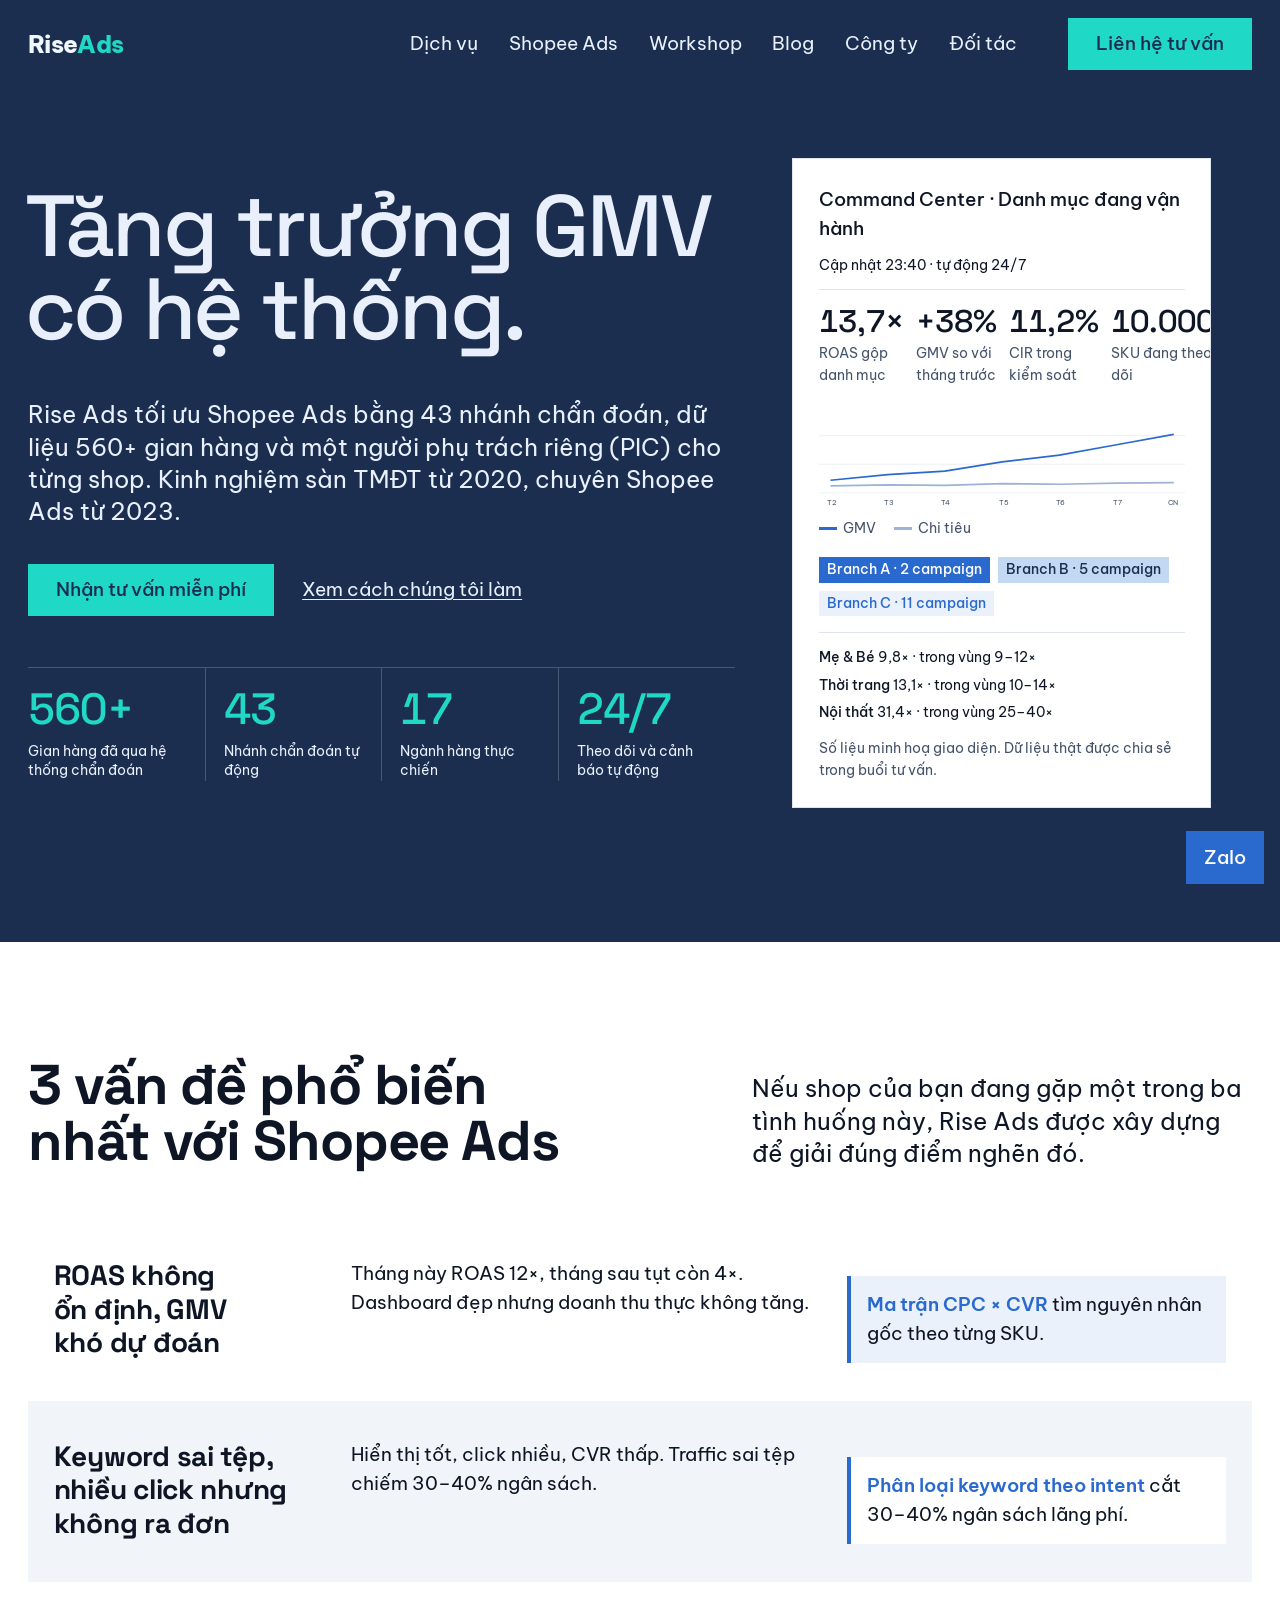
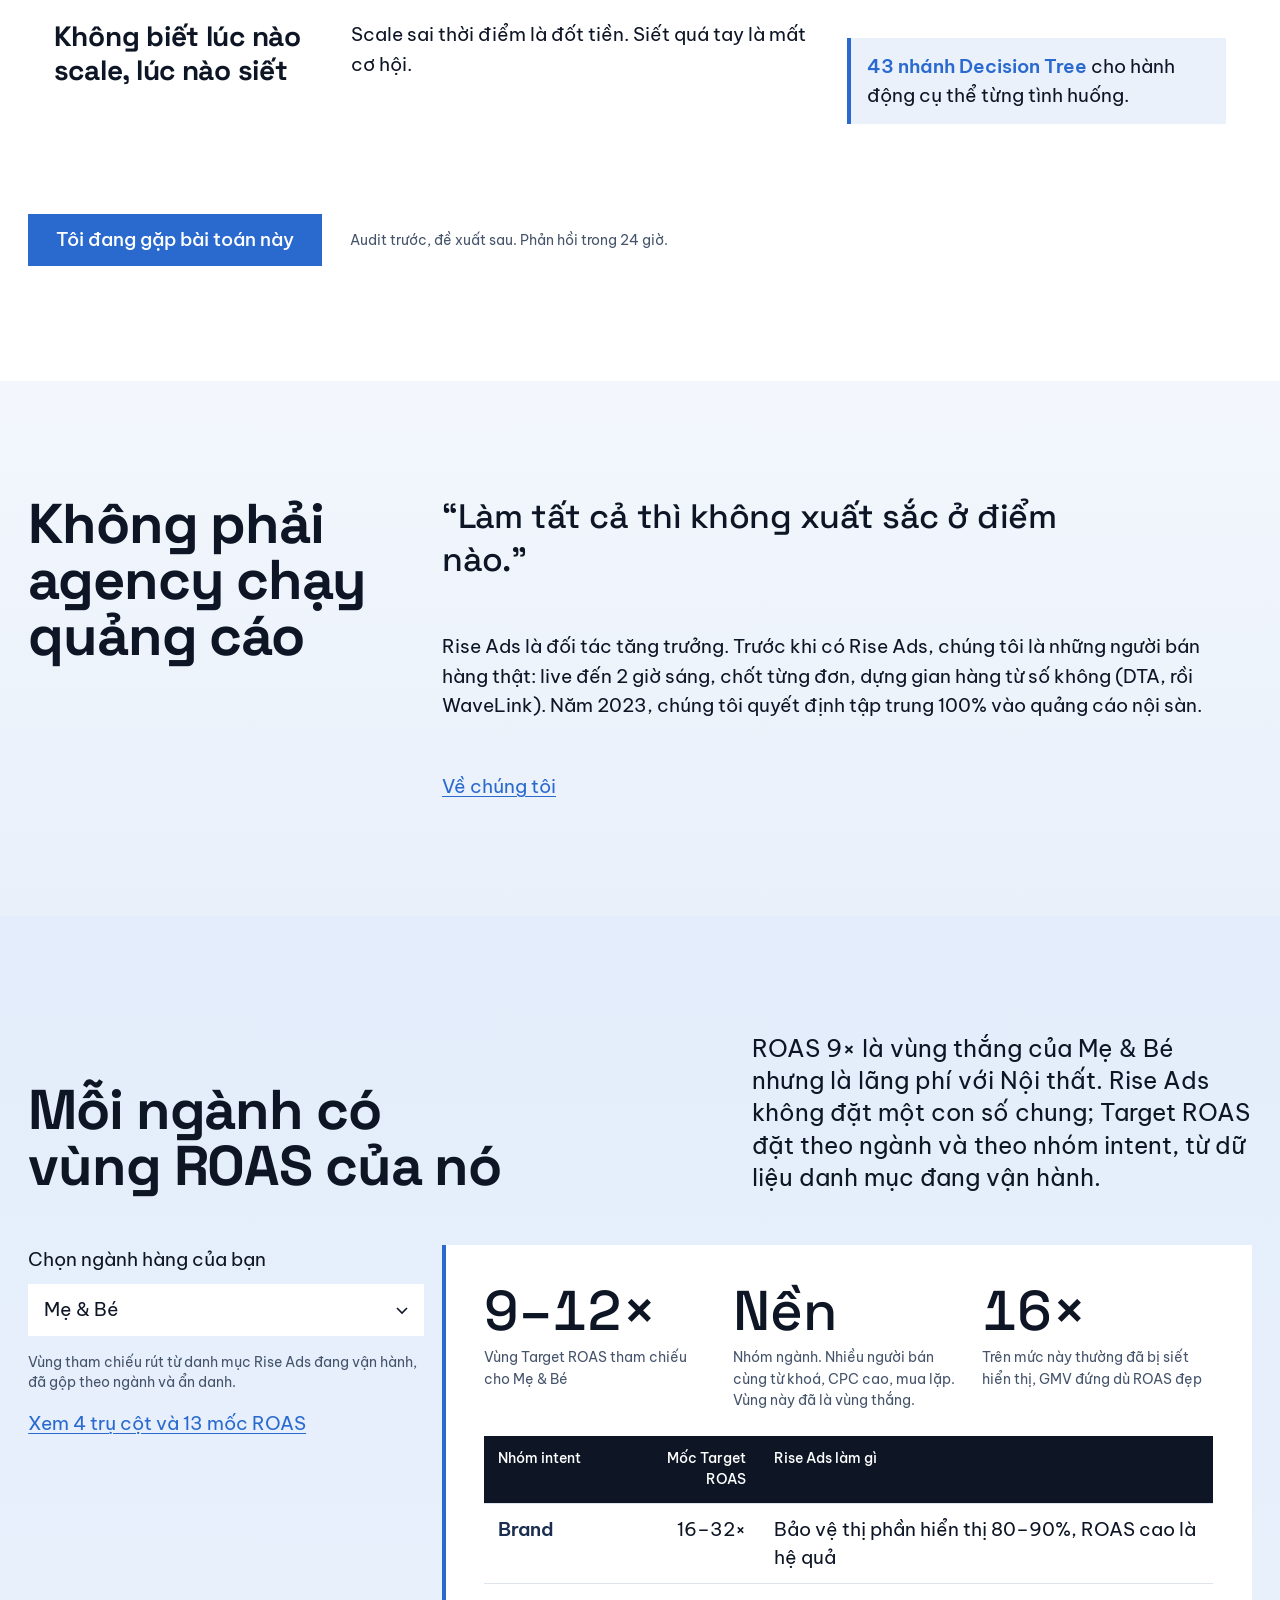
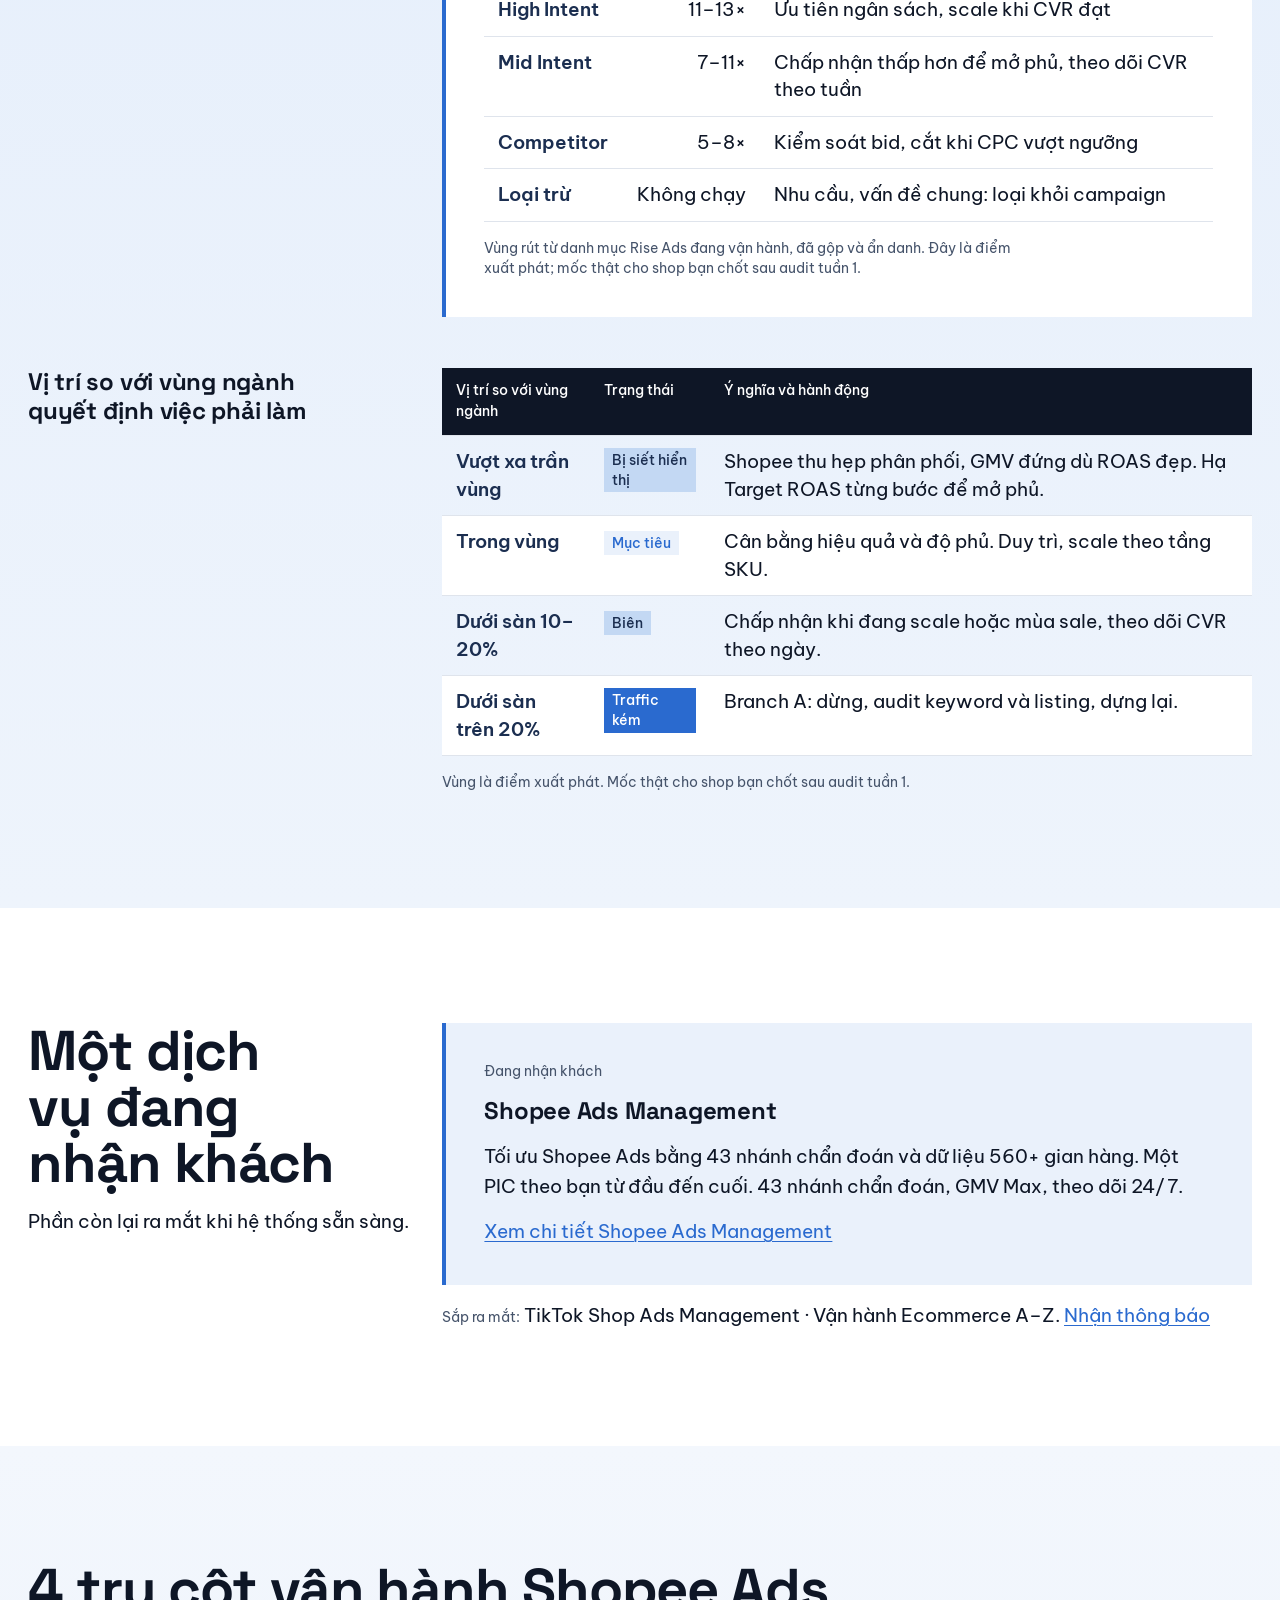
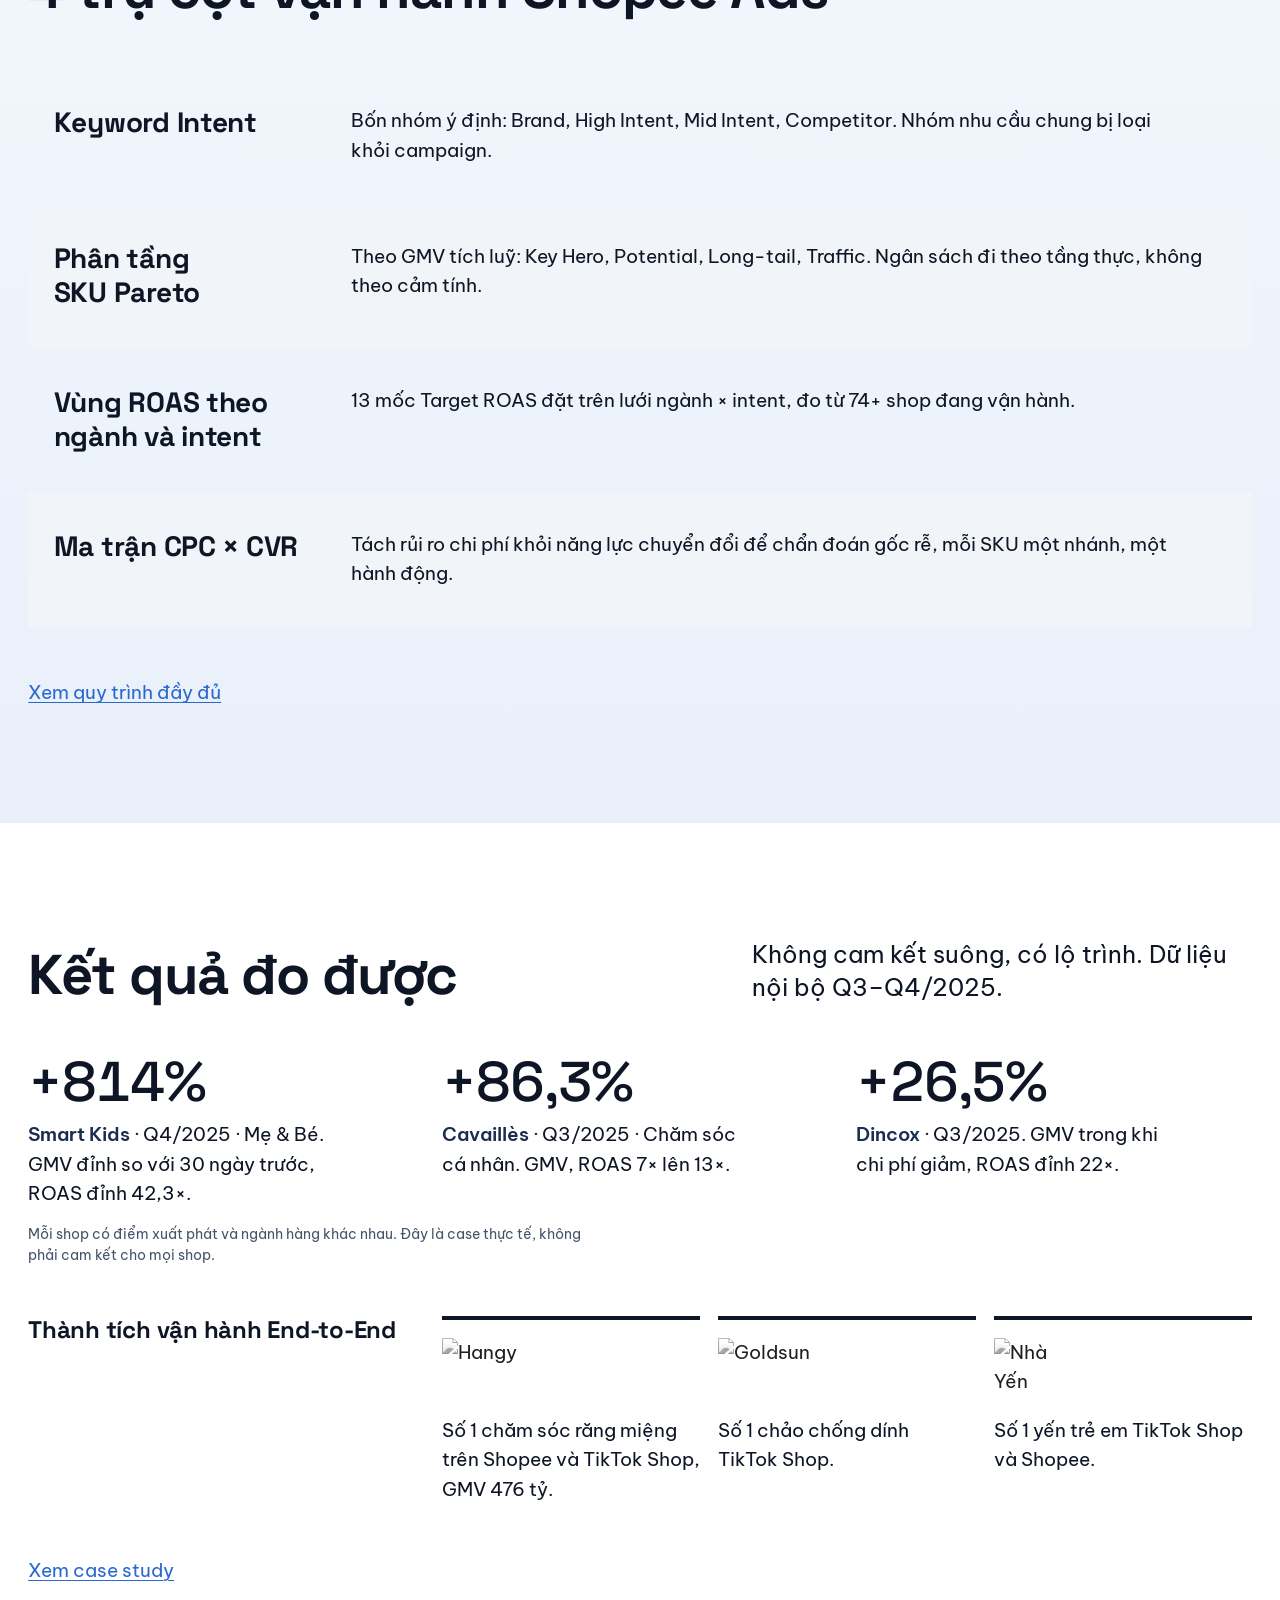
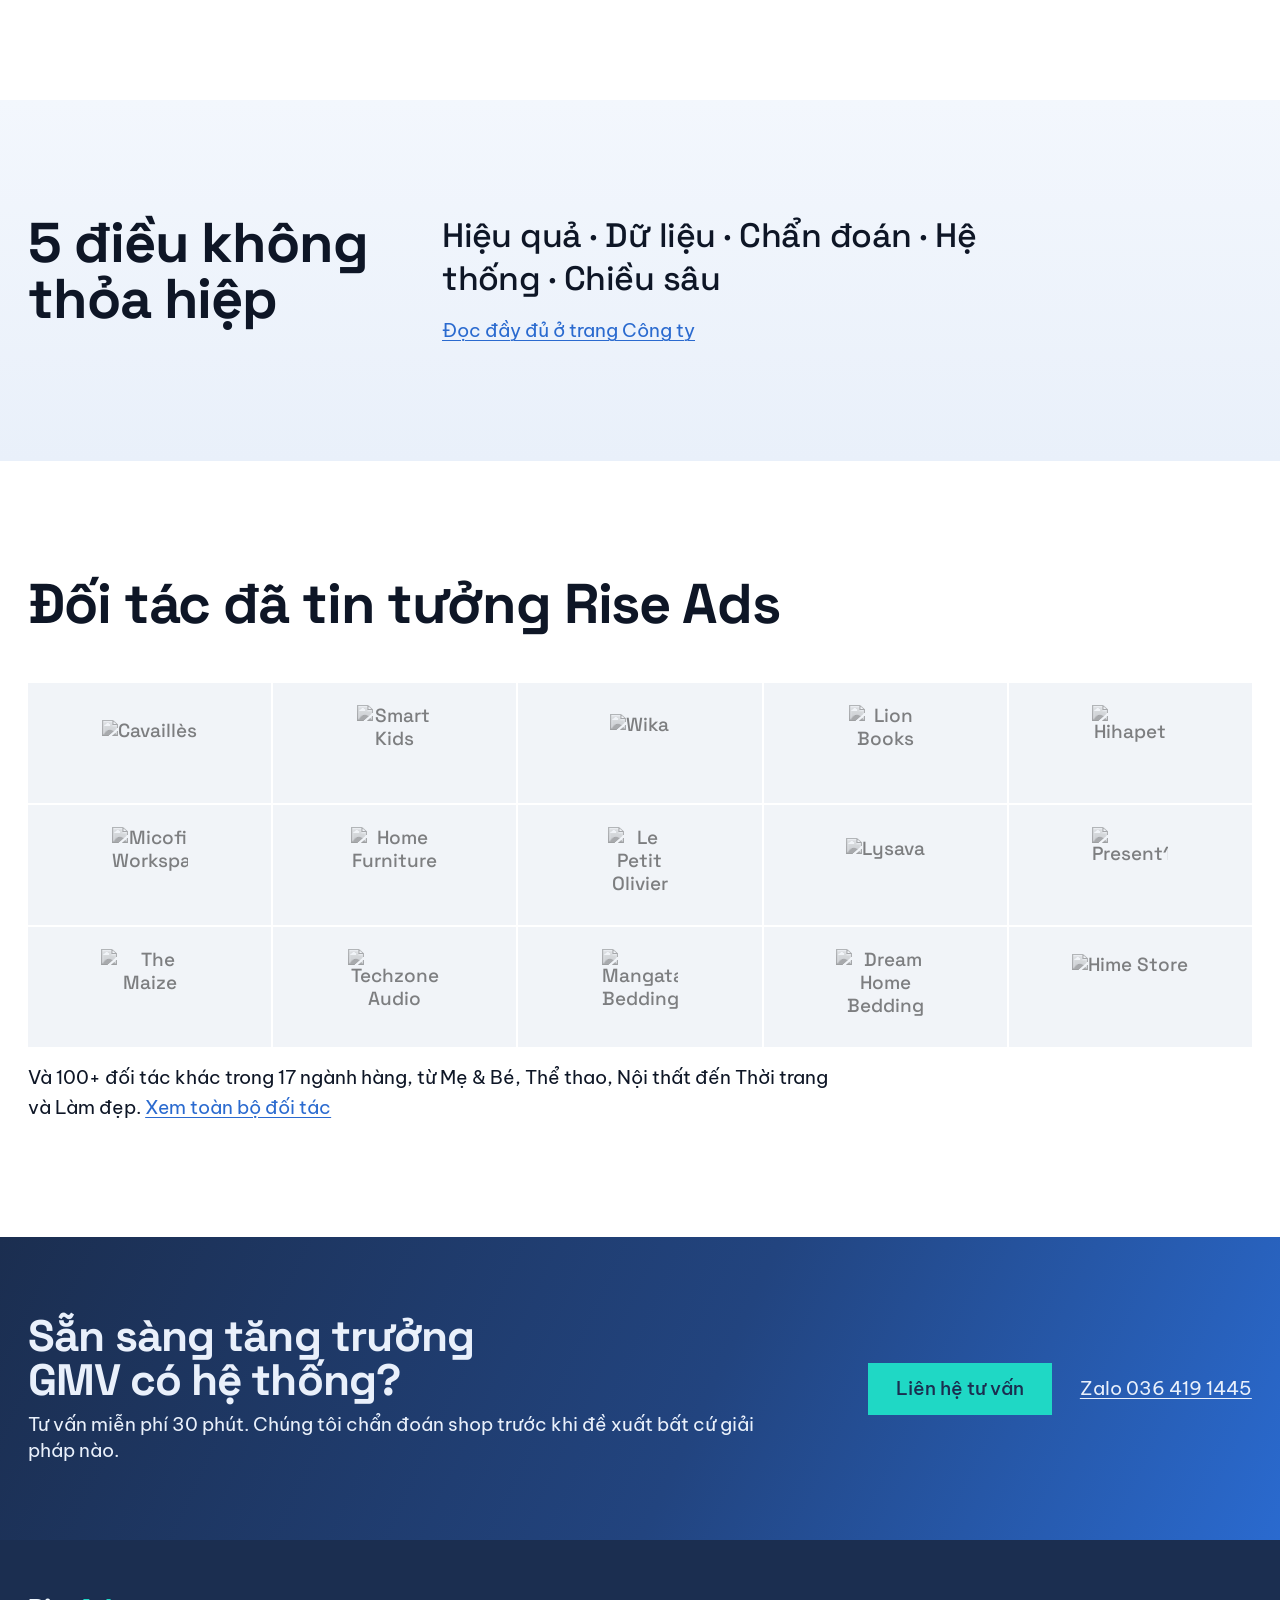
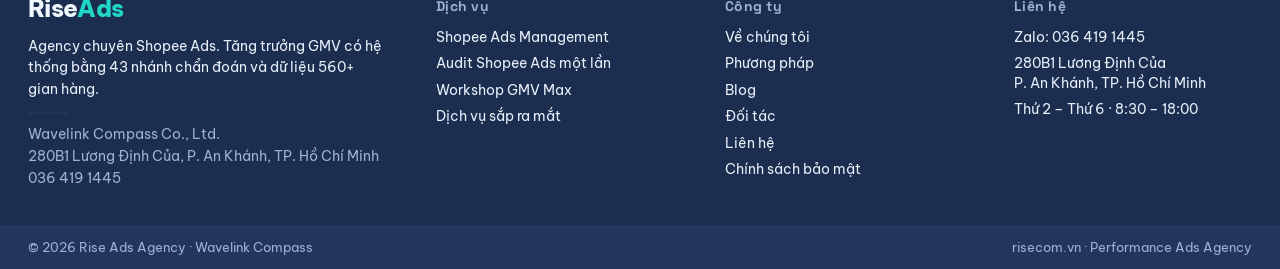
==== index.html @ 8260a638 "Add files via upload" ====
<!doctype html><html><head><meta charset=utf8><meta name=viewport content="width=device-width,initial-scale=1"><style>:root{color-scheme:light}body{margin:0;padding:0;font:14px -apple-system,BlinkMacSystemFont,sans-serif;background:#fff;color:#000}img{max-width:100%}[hidden]:not([hidden=until-found i]){display:none!important}</style></head><body>
<!doctype html>
<!-- TỰ SINH từ src/index.html bằng tools/build_site.py. Đừng sửa file này: sửa chữ cố định trong src/, sửa thông tin chung ở risecom.vn/admin (Thông tin website). -->
<html lang="vi">
<head>
<meta charset="utf-8">
<meta name="viewport" content="width=device-width, initial-scale=1">
<title>Rise Ads Agency – Dịch vụ Shopee Ads tăng trưởng GMV có hệ thống</title>
<meta name="description" content="Agency chuyên Shopee Ads. 43 nhánh chẩn đoán, dữ liệu 560+ gian hàng, người phụ trách riêng từng shop. Tư vấn miễn phí 30 phút.">
<meta name="theme-color" content="#1b2e50">
<meta property="og:title" content="Rise Ads Agency – Dịch vụ Shopee Ads tăng trưởng GMV có hệ thống">
<meta property="og:description" content="43 nhánh chẩn đoán, dữ liệu 560+ gian hàng, vùng ROAS theo ngành hàng và intent. Tư vấn miễn phí 30 phút.">
<meta property="og:image" content="og/home.png">
<link rel="icon" href="favicon.svg" type="image/svg+xml">
<link rel="preconnect" href="https://fonts.googleapis.com">
<link rel="preconnect" href="https://fonts.gstatic.com" crossorigin>
<link href="https://fonts.googleapis.com/css2?family=Be+Vietnam+Pro:wght@400;500;600;800&family=Space+Grotesk:wght@500;700&display=swap" rel="stylesheet">
<link rel="stylesheet" href="styles.css?v=20261104j">
</head>
<body>

<div class="topbar field-navy">
  <header class="nav wrap">
    <a class="mark" href="index.html" aria-label="RiseAds, trang chủ">Rise<b>Ads</b></a>
    <nav class="nav-links" aria-label="Chính">
      <a href="services.html">Dịch vụ</a>
      <a href="shopee-ads.html">Shopee Ads</a>
      <a href="workshop.html">Workshop</a>
      <a href="blog.html">Blog</a>
      <a href="company.html">Công ty</a>
      <a href="clients.html">Đối tác</a>
    </nav>
    <div class="nav-act">
      <button class="btn" type="button" data-modal="tu-van">Liên hệ tư vấn</button>
      <button class="menu-btn" type="button" aria-expanded="false" aria-controls="sheet">Menu</button>
    </div>
  </header>
</div>
<div class="field-navy">

  <section class="hero" aria-labelledby="h1">
    <div class="wrap grid">
      <div class="hero-text">
        <h1 id="h1">Tăng trưởng GMV<br>có hệ thống.</h1>
        <p class="lead">Rise Ads tối ưu Shopee Ads bằng 43 nhánh chẩn đoán, dữ liệu 560+ gian hàng và một người phụ trách riêng (PIC) cho từng shop. Kinh nghiệm sàn TMĐT từ 2020, chuyên Shopee Ads từ 2023.</p>
        <div class="actions">
          <button class="btn" type="button" data-modal="tu-van">Nhận tư vấn miễn phí</button>
          <a class="link" href="shopee-ads.html">Xem cách chúng tôi làm</a>
        </div>
        <ul class="hero-stats" aria-label="Những con số chính">
          <li><b>560+</b><span>Gian hàng đã qua hệ thống chẩn đoán</span></li>
          <li><b>43</b><span>Nhánh chẩn đoán tự động</span></li>
          <li><b>17</b><span>Ngành hàng thực chiến</span></li>
          <li><b>24/7</b><span>Theo dõi và cảnh báo tự động</span></li>
        </ul>
      </div>
      <figure class="hero-media drift">
        <!-- Thay khối data-ui này bằng ảnh chụp Command Center thật (ẩn danh) khi Tuấn duyệt, xem 02 › I5 -->
        <div data-ui aria-label="Command Center của Rise Ads, số liệu minh hoạ">
          <div class="ui-head"><b>Command Center · Danh mục đang vận hành</b><span>Cập nhật 23:40 · tự động 24/7</span></div>
          <div class="ui-kpis">
            <div><b>13,7×</b><span>ROAS gộp danh mục</span></div>
            <div><b>+38%</b><span>GMV so với tháng trước</span></div>
            <div><b>11,2%</b><span>CIR trong kiểm soát</span></div>
            <div><b>10.000</b><span>SKU đang theo dõi</span></div>
          </div>
          <div class="ui-chart">
            <svg viewBox="0 0 640 180" role="img" aria-label="Xu hướng 7 ngày: GMV tăng dần, chi tiêu giữ phẳng">
              <g stroke="#dfe4ec" stroke-width="1"><line x1="0" y1="150" x2="640" y2="150"/><line x1="0" y1="100" x2="640" y2="100"/><line x1="0" y1="50" x2="640" y2="50"/></g>
              <polyline fill="none" stroke="#2a6acf" stroke-width="3" points="20,128 120,118 220,112 320,96 420,84 520,66 620,48"/>
              <polyline fill="none" stroke="#9db2d6" stroke-width="3" points="20,138 120,136 220,137 320,134 420,135 520,133 620,132"/>
              <g fill="#46546b" font-size="12" font-family="Be Vietnam Pro, Arial"><text x="14" y="172">T2</text><text x="114" y="172">T3</text><text x="214" y="172">T4</text><text x="314" y="172">T5</text><text x="414" y="172">T6</text><text x="514" y="172">T7</text><text x="610" y="172">CN</text></g>
            </svg>
            <div class="ui-legend"><span><i style="background:#2a6acf"></i>GMV</span><span><i style="background:#9db2d6"></i>Chi tiêu</span></div>
          </div>
          <div class="ui-branches"><span class="tag-risk">Branch A · 2 campaign</span><span class="tag-warn">Branch B · 5 campaign</span><span class="tag-ok">Branch C · 11 campaign</span></div>
          <div class="ui-row"><span><b>Mẹ &amp; Bé</b> 9,8× · trong vùng 9–12×</span><span><b>Thời trang</b> 13,1× · trong vùng 10–14×</span><span><b>Nội thất</b> 31,4× · trong vùng 25–40×</span></div>
          <p class="ui-foot">Số liệu minh hoạ giao diện. Dữ liệu thật được chia sẻ trong buổi tư vấn.</p>
        </div>
      </figure>
    </div>
  </section>
</div>

<!-- Ba bài toán -->
<section aria-labelledby="h-bt">
  <div class="wrap">
    <div class="sec-head reveal">
      <h2 id="h-bt">3 vấn đề phổ biến nhất với Shopee Ads</h2>
      <p class="lead">Nếu shop của bạn đang gặp một trong ba tình huống này, Rise Ads được xây dựng để giải đúng điểm nghẽn đó.</p>
    </div>
    <ol class="rows">
      <li class="reveal">
        <h3>ROAS không ổn định, GMV khó dự đoán</h3>
        <p class="r-body">Tháng này ROAS 12×, tháng sau tụt còn 4×. Dashboard đẹp nhưng doanh thu thực không tăng.</p>
        <p class="r-side"><b>Ma trận CPC × CVR</b> tìm nguyên nhân gốc theo từng SKU.</p>
      </li>
      <li class="reveal">
        <h3>Keyword sai tệp, nhiều click nhưng không ra đơn</h3>
        <p class="r-body">Hiển thị tốt, click nhiều, CVR thấp. Traffic sai tệp chiếm 30–40% ngân sách.</p>
        <p class="r-side"><b>Phân loại keyword theo intent</b> cắt 30–40% ngân sách lãng phí.</p>
      </li>
      <li class="reveal">
        <h3>Không biết lúc nào scale, lúc nào siết</h3>
        <p class="r-body">Scale sai thời điểm là đốt tiền. Siết quá tay là mất cơ hội.</p>
        <p class="r-side"><b>43 nhánh Decision Tree</b> cho hành động cụ thể từng tình huống.</p>
      </li>
    </ol>
    <div class="actions mt reveal">
      <button class="btn" type="button" data-modal="tu-van">Tôi đang gặp bài toán này</button>
      <span class="small">Audit trước, đề xuất sau. Phản hồi trong 24 giờ.</span>
    </div>
  </div>
</section>

<!-- Về Rise Ads -->
<section class="surface" aria-labelledby="h-ve">
  <div class="wrap grid">
    <div class="c-lead reveal">
      <h2 id="h-ve">Không phải agency chạy quảng cáo</h2>
    </div>
    <div class="c-body stack reveal">
      <blockquote class="statement">“Làm tất cả thì không xuất sắc ở điểm nào.”</blockquote>
      <p>Rise Ads là đối tác tăng trưởng. Trước khi có Rise Ads, chúng tôi là những người bán hàng thật: live đến 2 giờ sáng, chốt từng đơn, dựng gian hàng từ số không (DTA, rồi WaveLink). Năm 2023, chúng tôi quyết định tập trung 100% vào quảng cáo nội sàn.</p>
      <p><a href="company.html">Về chúng tôi</a></p>
    </div>
  </div>
</section>

<!-- Vùng ROAS theo ngành · live thing -->
<section class="field-sky" aria-labelledby="h-roas">
  <div class="wrap">
    <div class="sec-head reveal">
      <h2 id="h-roas">Mỗi ngành có vùng ROAS của nó</h2>
      <p class="lead">ROAS 9× là vùng thắng của Mẹ &amp; Bé nhưng là lãng phí với Nội thất. Rise Ads không đặt một con số chung; Target ROAS đặt theo ngành và theo nhóm intent, từ dữ liệu danh mục đang vận hành.</p>
    </div>
    <div class="picker reveal" data-picker>
      <div class="p-ctl">
        <label for="pick-industry">Chọn ngành hàng của bạn</label>
        <select id="pick-industry" name="industry">
          <option value="me-be">Mẹ &amp; Bé</option>
          <option value="thoi-trang">Thời trang</option>
          <option value="noi-that">Nội thất / Bàn ghế</option>
        </select>
        <p class="small mt-s">Vùng tham chiếu rút từ danh mục Rise Ads đang vận hành, đã gộp theo ngành và ẩn danh.</p>
        <p class="mt-s"><a href="shopee-ads.html#tru-cot">Xem 4 trụ cột và 13 mốc ROAS</a></p>
      </div>
      <div class="p-out panel"></div>
      <div class="p-static c-full">
        <table class="tbl tbl-stack">
          <thead><tr><th>Nhóm ngành</th><th>Ngành</th><th class="r">Vùng ROAS tham chiếu</th></tr></thead>
          <tbody>
            <tr><td class="k" data-l="Nhóm">Nền</td><td data-l="Ngành">Mẹ &amp; Bé · Thực phẩm &amp; Đồ uống</td><td class="r" data-l="Vùng">9–12×</td></tr>
            <tr><td class="k" data-l="Nhóm">Trung</td><td data-l="Ngành">Thể thao · Thời trang · Làm đẹp · Gia dụng · Điện tử · Sách · Vật tư điện lạnh · Học tập</td><td class="r" data-l="Vùng">10–15×</td></tr>
            <tr><td class="k" data-l="Nhóm">Cao</td><td data-l="Ngành">Nội thất · Thiết bị điện / Văn phòng · Giày dép · Chăn ga gối</td><td class="r" data-l="Vùng">17–40×</td></tr>
          </tbody>
        </table>
      </div>
    </div>
    <div class="grid mt">
      <div class="c-lead reveal"><h3>Vị trí so với vùng ngành quyết định việc phải làm</h3></div>
      <div class="c-body reveal">
        <table class="tbl tbl-stack">
          <thead><tr><th>Vị trí so với vùng ngành</th><th>Trạng thái</th><th>Ý nghĩa và hành động</th></tr></thead>
          <tbody>
            <tr><td class="k" data-l="Vị trí">Vượt xa trần vùng</td><td data-l="Trạng thái"><span class="tag-warn">Bị siết hiển thị</span></td><td data-l="Hành động">Shopee thu hẹp phân phối, GMV đứng dù ROAS đẹp. Hạ Target ROAS từng bước để mở phủ.</td></tr>
            <tr><td class="k" data-l="Vị trí">Trong vùng</td><td data-l="Trạng thái"><span class="tag-ok">Mục tiêu</span></td><td data-l="Hành động">Cân bằng hiệu quả và độ phủ. Duy trì, scale theo tầng SKU.</td></tr>
            <tr><td class="k" data-l="Vị trí">Dưới sàn 10–20%</td><td data-l="Trạng thái"><span class="tag-warn">Biên</span></td><td data-l="Hành động">Chấp nhận khi đang scale hoặc mùa sale, theo dõi CVR theo ngày.</td></tr>
            <tr><td class="k" data-l="Vị trí">Dưới sàn trên 20%</td><td data-l="Trạng thái"><span class="tag-risk">Traffic kém</span></td><td data-l="Hành động">Branch A: dừng, audit keyword và listing, dựng lại.</td></tr>
          </tbody>
        </table>
        <p class="note mt-s">Vùng là điểm xuất phát. Mốc thật cho shop bạn chốt sau audit tuần 1.</p>
      </div>
    </div>
  </div>
</section>

<!-- Dịch vụ -->
<section aria-labelledby="h-dv">
  <div class="wrap grid">
    <div class="c-lead reveal">
      <h2 id="h-dv">Một dịch vụ đang nhận khách</h2>
      <p class="mt-s">Phần còn lại ra mắt khi hệ thống sẵn sàng.</p>
    </div>
    <div class="c-body reveal">
      <div class="panel">
        <p class="small">Đang nhận khách</p>
        <h3 class="mt-s">Shopee Ads Management</h3>
        <p class="mt-s">Tối ưu Shopee Ads bằng 43 nhánh chẩn đoán và dữ liệu 560+ gian hàng. Một PIC theo bạn từ đầu đến cuối. 43 nhánh chẩn đoán, GMV Max, theo dõi 24/7.</p>
        <p class="mt-s"><a href="shopee-ads.html">Xem chi tiết Shopee Ads Management</a></p>
      </div>
      <p class="mt-s"><span class="small">Sắp ra mắt:</span> TikTok Shop Ads Management · Vận hành Ecommerce A–Z. <a href="services.html#sap-ra-mat">Nhận thông báo</a></p>
    </div>
  </div>
</section>

<!-- Phương pháp -->
<section class="surface" aria-labelledby="h-pp">
  <div class="wrap">
    <h2 id="h-pp" class="reveal">4 trụ cột vận hành Shopee Ads</h2>
    <ol class="rows">
      <li class="reveal"><h3>Keyword Intent</h3><p class="r-body--wide">Bốn nhóm ý định: Brand, High Intent, Mid Intent, Competitor. Nhóm nhu cầu chung bị loại khỏi campaign.</p></li>
      <li class="reveal"><h3>Phân tầng SKU Pareto</h3><p class="r-body--wide">Theo GMV tích luỹ: Key Hero, Potential, Long-tail, Traffic. Ngân sách đi theo tầng thực, không theo cảm tính.</p></li>
      <li class="reveal"><h3>Vùng ROAS theo ngành và intent</h3><p class="r-body--wide">13 mốc Target ROAS đặt trên lưới ngành × intent, đo từ 74+ shop đang vận hành.</p></li>
      <li class="reveal"><h3>Ma trận CPC × CVR</h3><p class="r-body--wide">Tách rủi ro chi phí khỏi năng lực chuyển đổi để chẩn đoán gốc rễ, mỗi SKU một nhánh, một hành động.</p></li>
    </ol>
    <p class="mt reveal"><a href="shopee-ads.html#quy-trinh">Xem quy trình đầy đủ</a></p>
  </div>
</section>

<!-- Kết quả -->
<section aria-labelledby="h-kq">
  <div class="wrap">
    <div class="sec-head reveal">
      <h2 id="h-kq">Kết quả đo được</h2>
      <p class="lead">Không cam kết suông, có lộ trình. Dữ liệu nội bộ Q3–Q4/2025.</p>
    </div>
    <div class="numbers reveal">
      <div><span class="num">+814%</span><p><b>Smart Kids</b> · Q4/2025 · Mẹ &amp; Bé. GMV đỉnh so với 30 ngày trước, ROAS đỉnh 42,3×.</p></div>
      <div><span class="num">+86,3%</span><p><b>Cavaillès</b> · Q3/2025 · Chăm sóc cá nhân. GMV, ROAS 7× lên 13×.</p></div>
      <div><span class="num">+26,5%</span><p><b>Dincox</b> · Q3/2025. GMV trong khi chi phí giảm, ROAS đỉnh 22×.</p></div>
    </div>
    <p class="note mt-s reveal">Mỗi shop có điểm xuất phát và ngành hàng khác nhau. Đây là case thực tế, không phải cam kết cho mọi shop.</p>
    <div class="grid mt">
      <div class="c-lead reveal"><h3>Thành tích vận hành End-to-End</h3></div>
      <div class="c-body reveal">
        <ul class="tl tl--3">
          <li><img class="ops-logo" src="assets/logos/ops/ops-hangy.png" alt="Hangy" width="307" height="97" loading="lazy"><p>Số 1 chăm sóc răng miệng trên Shopee và TikTok Shop, GMV 476 tỷ.</p></li>
          <li><img class="ops-logo" src="assets/logos/ops/ops-goldsun.png" alt="Goldsun" width="308" height="99" loading="lazy"><p>Số 1 chảo chống dính TikTok Shop.</p></li>
          <li><img class="ops-logo" src="assets/logos/ops/ops-nha-yen-nha-trang.png" alt="Nhà Yến Nha Trang" width="223" height="225" loading="lazy"><p>Số 1 yến trẻ em TikTok Shop và Shopee.</p></li>
        </ul>
      </div>
    </div>
    <p class="mt reveal"><a href="clients.html#case">Xem case study</a></p>
  </div>
</section>

<!-- Giá trị -->
<section class="surface" aria-labelledby="h-gt">
  <div class="wrap grid">
    <div class="c-lead reveal"><h2 id="h-gt">5 điều không thỏa hiệp</h2></div>
    <div class="c-body reveal">
      <p class="statement">Hiệu quả · Dữ liệu · Chẩn đoán · Hệ thống · Chiều sâu</p>
      <p class="mt-s"><a href="company.html#gia-tri">Đọc đầy đủ ở trang Công ty</a></p>
    </div>
  </div>
</section>

<!-- Khách hàng -->
<section aria-labelledby="h-kh">
  <div class="wrap">
    <h2 id="h-kh" class="reveal">Đối tác đã tin tưởng Rise Ads</h2>
    <!-- 15 logo đầu của danh sách Shopee Ads (trang Đối tác) -->
    <ul class="brands brands--logo reveal" aria-label="15 đối tác">
      <li><img src="assets/logos/ads/cavailles.png" alt="Cavaillès" width="276" height="135" loading="lazy"></li>
      <li><img src="assets/logos/ads/smart-kids.png" alt="Smart Kids" width="480" height="480" loading="lazy"></li>
      <li><img src="assets/logos/ads/wika.png" alt="Wika" width="480" height="480" loading="lazy"></li>
      <li><img src="assets/logos/ads/lion-books.png" alt="Lion Books" width="454" height="480" loading="lazy"></li>
      <li><img src="assets/logos/ads/hihapet.png" alt="Hihapet" width="480" height="480" loading="lazy"></li>
      <li><img src="assets/logos/ads/micofi.png" alt="Micofi Workspace" width="480" height="480" loading="lazy"></li>
      <li><img src="assets/logos/ads/home-furniture.png" alt="Home Furniture" width="345" height="299" loading="lazy"></li>
      <li><img src="assets/logos/ads/le-petit-olivier.png" alt="Le Petit Olivier" width="238" height="283" loading="lazy"></li>
      <li><img src="assets/logos/ads/lysava.png" alt="Lysava" width="480" height="331" loading="lazy"></li>
      <li><img src="assets/logos/ads/present13.png" alt="Present13" width="480" height="480" loading="lazy"></li>
      <li><img src="assets/logos/ads/the-maize.png" alt="The Maize" width="480" height="371" loading="lazy"></li>
      <li><img src="assets/logos/ads/techzone.png" alt="Techzone Audio" width="480" height="388" loading="lazy"></li>
      <li><img src="assets/logos/ads/mangata-bedding.png" alt="Mangata Bedding" width="320" height="320" loading="lazy"></li>
      <li><img src="assets/logos/ads/dream-home-bedding.png" alt="Dream Home Bedding" width="321" height="249" loading="lazy"></li>
      <li><img src="assets/logos/ads/hime-store.png" alt="Hime Store" width="301" height="172" loading="lazy"></li>
    </ul>
    <p class="mt-s reveal">Và 100+ đối tác khác trong 17 ngành hàng, từ Mẹ &amp; Bé, Thể thao, Nội thất đến Thời trang và Làm đẹp. <a href="clients.html">Xem toàn bộ đối tác</a></p>
  </div>
</section>

<!-- CTA cuối -->
<section class="field-navy cta-band" aria-labelledby="h-cta">
  <div class="wrap">
    <div class="cta-text reveal">
      <h2 id="h-cta">Sẵn sàng tăng trưởng GMV có hệ thống?</h2>
      <p class="lead mt-s">Tư vấn miễn phí 30 phút. Chúng tôi chẩn đoán shop trước khi đề xuất bất cứ giải pháp nào.</p>
    </div>
    <div class="actions cta-act">
        <button class="btn" type="button" data-modal="tu-van">Liên hệ tư vấn</button>
        <a class="link" href="https://zalo.me/0364191445">Zalo 036 419 1445</a>
      </div>
  </div>
</section>

<footer class="field-navy foot">
  <div class="wrap">
    <div class="foot-grid">
      <div class="foot-brand">
        <a class="mark" href="index.html">Rise<b>Ads</b></a>
        <p class="mt-s">Agency chuyên Shopee Ads. Tăng trưởng GMV có hệ thống bằng 43 nhánh chẩn đoán và dữ liệu 560+ gian hàng.</p>
        <p class="foot-legal">Wavelink Compass Co., Ltd.<br>280B1 Lương Định Của, P. An Khánh, TP. Hồ Chí Minh<br>036 419 1445</p>
      </div>
      <nav class="foot-col" aria-label="Dịch vụ">
        <h4>Dịch vụ</h4>
        <a href="shopee-ads.html">Shopee Ads Management</a>
        <a href="services.html#h-audit">Audit Shopee Ads một lần</a>
        <a href="workshop.html">Workshop GMV Max</a>
        <a href="services.html#sap-ra-mat">Dịch vụ sắp ra mắt</a>
      </nav>
      <nav class="foot-col" aria-label="Công ty">
        <h4>Công ty</h4>
        <a href="company.html">Về chúng tôi</a>
        <a href="shopee-ads.html#quy-trinh">Phương pháp</a>
        <a href="blog.html">Blog</a>
        <a href="clients.html">Đối tác</a>
        <a href="contact.html">Liên hệ</a>
        <a href="contact.html#bao-mat">Chính sách bảo mật</a>
      </nav>
      <div class="foot-col">
        <h4>Liên hệ</h4>
        <a href="https://zalo.me/0364191445">Zalo: 036 419 1445</a>
        <p>280B1 Lương Định Của<br>P. An Khánh, TP. Hồ Chí Minh</p>
        <p>Thứ 2 – Thứ 6 · 8:30 – 18:00</p>
      </div>
    </div>
    <div class="foot-end">
      <span>© 2026 Rise Ads Agency · Wavelink Compass</span>
      <span>risecom.vn · Performance Ads Agency</span>
    </div>
  </div>
</footer>
<div id="sheet" class="sheet" hidden tabindex="-1">
  <div class="sheet-top"><a class="mark" href="index.html">Rise<b>Ads</b></a><button class="link sheet-close" type="button">Đóng</button></div>
  <nav aria-label="Menu điện thoại"><a href="services.html">Dịch vụ</a><a href="shopee-ads.html">Shopee Ads</a><a href="workshop.html">Workshop</a><a href="blog.html">Blog</a><a href="company.html">Công ty</a><a href="clients.html">Đối tác</a><a href="contact.html">Liên hệ</a></nav>
  <p class="sheet-foot"><a href="https://zalo.me/0364191445">Zalo 036 419 1445</a></p>
</div>

<dialog id="contact-modal" class="modal" aria-labelledby="m-title">
  <div class="m-in">
    <div class="m-top"><div><h2 id="m-title">Tư vấn miễn phí 30 phút</h2><p class="small mt-s">Chúng tôi chẩn đoán shop trước khi đề xuất. Phản hồi trong 24 giờ làm việc.</p></div><button class="link" type="button" data-modal-close>Đóng</button></div>
    <form class="form" data-form novalidate>
      <div><label for="m-name">Tên / Công ty</label><input id="m-name" name="name" required autocomplete="name"></div>
      <div><label for="m-phone">Số Zalo</label><input id="m-phone" name="phone" type="tel" required inputmode="tel" autocomplete="tel" aria-describedby="m-phone-h"><p id="m-phone-h" class="hint small">Zalo là kênh ưu tiên, phản hồi nhanh nhất.</p></div>
      <div><label for="m-service">Dịch vụ quan tâm</label><select id="m-service" name="service"><option value="tu-van">Shopee Ads Management</option><option value="bao-gia">Báo giá Shopee Ads Management</option><option value="audit">Audit Shopee Ads (1 lần)</option><option value="khac">Khác</option></select></div>
      <div><label for="m-ind">Ngành hàng</label><select id="m-ind" name="industry"><option value="">Chọn ngành</option></select></div>
      <div><label for="m-spend">Chi phí Ads / tháng</label><input id="m-spend" name="ads_spend" inputmode="decimal" placeholder="VD: 60 triệu"></div>
      <div><label for="m-rev">Doanh thu từ Ads / tháng</label><input id="m-rev" name="ads_revenue" inputmode="decimal" placeholder="VD: 400 triệu"><p class="roas-out small" aria-live="polite"></p></div>
      <div class="f-full"><label for="m-issue">Vấn đề đang gặp</label><textarea id="m-issue" name="issue" placeholder="ROAS không ổn định, keyword sai tệp, muốn scale nhưng không biết bắt đầu từ đâu..."></textarea></div>
      <div class="hp" aria-hidden="true"><label>Website<input name="website_url" tabindex="-1" autocomplete="off"></label></div>
      <p class="err f-full" aria-live="polite"></p>
      <div class="f-act actions"><button class="btn" type="submit">Gửi yêu cầu tư vấn</button><span class="small">Phản hồi trong 24 giờ làm việc</span></div>
      <p class="f-done" hidden></p>
    </form>
  </div>
</dialog>

<a class="zalo-fab" href="https://zalo.me/0364191445">Zalo</a>
<script src="app.js?v=20261104j" defer></script>
</body>
</html>

</body></html>
---- styles.css ----
/* Rise Ads Agency · website v2.1
   Màu Mariner, quy tắc taste-skill (Phần I của 02_Bo-noi-dung-chuan.md).
   Hai font, năm cỡ chữ, một nhấn, không gradient, không bóng, không hairline ngoài bảng thật. */

:root {
  --bg: #ffffff;
  --surface: #f1f4f8;
  --ink: #0e1626;
  --muted: #46546b;
  --accent: #2a6acf;
  --accent-ink: #ffffff;

  --navy: #1b2e50;
  --navy-ink: #e9f0fb;
  --navy-muted: #9db2d6;
  --navy-surface: #22355c;
  --cyan: #1fd8c5;

  --sky: #eaf1fb;

  /* Thang trạng thái một màu xanh, ba mức đậm nhạt (quyết định Nhi 03/11): nhẹ = tốt, vừa = chú ý, đậm = cần xử lý */
  --ok: #2a6acf;   --ok-bg: #eaf1fb;
  --warn: #1b2e50; --warn-bg: #c3d8f3;
  --risk: #ffffff; --risk-bg: #2a6acf;

  --line-table: #dfe4ec; /* chỉ dùng trong <table> và data-ui */

  --margin: clamp(16px, 2.2vw, 32px);
  --gutter: clamp(12px, 1.4vw, 24px);
  --max: 1560px;

  --step-small: clamp(0.8125rem, 0.79rem + 0.1vw, 0.875rem);   /* 13–14 */
  --step-body: clamp(1.0625rem, 1rem + 0.25vw, 1.1875rem);     /* 17–19 */
  --step-lead: clamp(1.25rem, 1.1rem + 0.7vw, 1.5rem);         /* 20–24 */
  --step-head: clamp(2rem, 1.1rem + 3vw, 3.5rem);              /* 32–56 */
  --step-display: clamp(2.5rem, 1.1rem + 5.4vw, 5.5rem);       /* 40–88 */

  --font-display: "Space Grotesk", "Helvetica Neue", Arial, sans-serif;
  --font-text: "Be Vietnam Pro", "Segoe UI", Arial, sans-serif;

  --sec: clamp(72px, 9vw, 128px);  /* padding mỗi đầu section → 144–256px giữa hai section */
  --gap: clamp(28px, 4vw, 56px);

  --ease: cubic-bezier(0.2, 0.7, 0.2, 1);
}

*, *::before, *::after { box-sizing: border-box; }
html { -webkit-text-size-adjust: 100%; scroll-behavior: smooth; }
body {
  margin: 0;
  background: var(--bg);
  color: var(--ink);
  font: 400 var(--step-body) / 1.55 var(--font-text);
  font-kerning: normal;
  text-rendering: optimizeLegibility;
}
img, svg, video { display: block; max-width: 100%; }
button, input, select, textarea { font: inherit; color: inherit; }
a { color: var(--accent); text-decoration: underline; text-underline-offset: 0.18em; text-decoration-thickness: 0.07em; }
a:hover { text-decoration-thickness: 0.12em; }
::selection { background: var(--accent); color: var(--accent-ink); }
:focus-visible { outline: 2px solid var(--accent); outline-offset: 2px; }
.field-navy :focus-visible { outline-color: var(--cyan); }

/* ---------- Chữ ---------- */
h1, h2, h3, h4 { margin: 0; font-family: var(--font-display); font-weight: 700; text-wrap: balance; hyphens: none; }
h1 { font-size: var(--step-display); line-height: 0.95; letter-spacing: -0.03em; margin-left: -0.04em; font-weight: 500; }
h2 { font-size: var(--step-head); line-height: 1.0; letter-spacing: -0.02em; }
h3 { font-size: var(--step-lead); line-height: 1.2; letter-spacing: -0.01em; }
/* Từ khoá nhấn trong thân: đậm và mang màu nhấn để mắt có chỗ dừng */
p b, li b, p strong, li strong, td b { font-weight: 600; color: var(--navy); }
.field-navy p b, .field-navy li b, .field-navy p strong, .field-navy li strong { color: #fff; }
.rows .r-side b, .rows .r-body b, .grid-2 li b, .grid-2 p b { color: var(--accent); }
.field-navy .rows .r-side b, .field-navy .rows .r-body b { color: var(--cyan); }
p { margin: 0; max-width: 62ch; text-wrap: pretty; }
p + p, ul + p, p + ul { margin-top: 0.9em; }
.lead { font-size: var(--step-lead); line-height: 1.35; max-width: 40ch; }
.small, small, figcaption, .note { font-size: var(--step-small); line-height: 1.45; color: var(--muted); }
.field-navy .small, .field-navy .note, .field-navy figcaption { color: var(--navy-muted); }
.num { font-family: var(--font-display); font-weight: 500; font-size: var(--step-head); line-height: 1; letter-spacing: -0.02em; font-variant-numeric: tabular-nums; }
.tnum { font-variant-numeric: tabular-nums; }
ul, ol { margin: 0; padding-left: 1.2em; }
li + li { margin-top: 0.35em; }
.tl > li + li, .rows > li + li, .brands > li + li, .people > li + li { margin-top: 0; }
.statement { font-size: clamp(1.375rem, 1rem + 1.4vw, 2.25rem); line-height: 1.25; max-width: 28ch; font-family: var(--font-display); font-weight: 500; letter-spacing: -0.015em; margin: 0; }
blockquote { margin: 0; }

/* ---------- Khung ---------- */
.wrap { padding-inline: var(--margin); max-width: var(--max); margin-inline: auto; }
.grid { display: grid; grid-template-columns: repeat(12, minmax(0, 1fr)); column-gap: var(--gutter); row-gap: var(--gap); }
.c-lead { grid-column: 1 / 5; }
.c-body { grid-column: 5 / 13; }
.c-half-a { grid-column: 1 / 7; }
.c-half-b { grid-column: 7 / 13; }
.c-full { grid-column: 1 / 13; }
.c-right { grid-column: 5 / 13; }
section { padding-block: var(--sec); }
section > .wrap > h2:first-child, .sec-head { margin-bottom: var(--gap); }
.sec-head { display: grid; grid-template-columns: repeat(12, minmax(0, 1fr)); column-gap: var(--gutter); row-gap: 20px; align-items: end; }
.sec-head h2 { grid-column: 1 / 8; }
.sec-head .lead, .sec-head p { grid-column: 8 / 13; }
.field-navy { background: var(--navy); color: var(--navy-ink); }
.field-navy p, .field-navy li { color: var(--navy-ink); }
.field-navy a { color: var(--navy-ink); }
/* Nền xanh nhạt chuyển sắc rất nhẹ (yêu cầu Nhi 03/11), đi từ sky xuống gần trắng để khối không bị xám bẹt */
.field-sky { background: linear-gradient(180deg, #e3edfb 0%, #eef4fc 100%); }
.surface { background: linear-gradient(180deg, #f3f7fd 0%, #e9f0fa 100%); }
.panel { background: #fff; padding: clamp(20px, 3vw, 40px); border-left: 4px solid var(--accent); }
.field-sky .panel { background: #fff; }
.field-navy .panel { background: var(--navy-surface); border-left-color: var(--cyan); }
body > section:not(.surface):not(.field-sky):not(.field-navy) .panel { background: var(--sky); }
.rows .r-side { padding: 14px 16px; background: var(--sky); border-left: 4px solid var(--accent); align-self: start; }
.rows > li:nth-child(even) .r-side { background: #fff; }
.field-navy .rows .r-side { background: var(--navy-surface); border-left-color: var(--cyan); }
.rows h3 { font-size: clamp(1.25rem, 1.05rem + 0.9vw, 1.75rem); }
.stack > * + * { margin-top: var(--gap); }
.tight > * + * { margin-top: 12px; }

@media (max-width: 1024px) {
  .c-lead, .c-body, .c-half-a, .c-half-b, .c-right { grid-column: 1 / 13; }
  .sec-head h2, .sec-head .lead, .sec-head p { grid-column: 1 / 13; }
}

/* ---------- Header ---------- */
.topbar { position: sticky; top: 0; z-index: 50; }
.nav { display: flex; align-items: center; gap: var(--gap); padding-block: 18px; }
/* Wordmark theo Brand Guideline: Be Vietnam Pro 800, "Ads" màu nhấn. Đây là tài sản thương hiệu, không phải tiêu đề. */
.mark { font-family: var(--font-text); font-weight: 800; font-size: 1.5rem; line-height: 1; letter-spacing: -0.03em; text-decoration: none; color: var(--navy); display: inline-block; }
.mark b { font-weight: 800; color: var(--accent); }
.field-navy .mark, .sheet .mark { color: #f0f8fe; }
.field-navy .mark b, .sheet .mark b { color: var(--cyan); }
html { scroll-padding-top: 88px; }
.nav-links { display: flex; gap: clamp(16px, 2.4vw, 36px); margin-left: auto; }
.nav-links a { color: inherit; text-decoration: none; white-space: nowrap; }
.nav-links a:hover, .nav-links a[aria-current] { text-decoration: underline; text-underline-offset: 0.3em; }
.nav-links { align-items: center; }
.nav-act { display: flex; align-items: center; gap: 16px; }
.menu-btn { display: none; background: none; border: 0; padding: 8px 0; text-decoration: underline; text-underline-offset: 0.18em; cursor: pointer; }
.sheet { position: fixed; inset: 0; z-index: 40; background: var(--navy); color: var(--navy-ink); padding: 20px var(--margin) 40px; display: flex; flex-direction: column; }
.sheet[hidden] { display: none; }
.sheet .sheet-top { display: flex; justify-content: space-between; align-items: center; }
.sheet nav { display: flex; flex-direction: column; gap: 18px; margin-top: 48px; }
.sheet nav a { color: inherit; text-decoration: none; font-family: var(--font-display); font-size: var(--step-head); line-height: 1.05; }
.sheet .sheet-foot { margin-top: auto; }
.sheet .sheet-foot a { color: inherit; }
@media (max-width: 960px) {
  .nav-links { display: none; }
  .menu-btn { display: inline-block; }
  .nav .btn { min-height: 44px; padding-inline: 16px; white-space: nowrap; }
}

/* ---------- Nút ---------- */
.btn { display: inline-flex; align-items: center; justify-content: center; min-height: 52px; padding: 0 28px; background: var(--accent); color: var(--accent-ink); border: 0; border-radius: 0; text-decoration: none; font-weight: 500; cursor: pointer; transition: transform 160ms var(--ease), background 160ms var(--ease); }
.btn:hover { background: #2259ad; }
.btn:active { transform: translateY(1px); }
.field-navy .btn { background: var(--cyan); color: var(--navy); }
.field-navy .btn:hover { background: #17c2b1; }
.actions { display: flex; flex-wrap: wrap; gap: 16px 28px; align-items: center; }
.link { color: inherit; text-decoration: underline; text-underline-offset: 0.18em; text-decoration-thickness: 0.07em; background: none; border: 0; padding: 0; cursor: pointer; }
.link { color: var(--accent); }
body .field-navy .link, body .cta-band .link { color: var(--navy-ink); }

/* ---------- Hero ---------- */
.hero { padding-block: clamp(24px, 4vw, 64px) var(--sec); }
.hero .grid { align-items: center; }
.hero h1 { max-width: 18ch; }
.hero .lead { margin-top: clamp(32px, 4vw, 48px); max-width: 44ch; }
.hero .actions { margin-top: 36px; }
.hero .facts { margin-top: clamp(40px, 5vw, 64px); display: flex; flex-wrap: wrap; gap: 12px 36px; }
.hero .facts span { white-space: nowrap; }
.hero .facts b { font-weight: 500; font-family: var(--font-display); font-size: var(--step-lead); margin-right: 0.3em; font-variant-numeric: tabular-nums; }
.hero-text { grid-column: 1 / 8; }
.hero-media { grid-column: 8 / 13; }
.hero-media--full { grid-column: 1 / 13; }
@media (max-width: 1024px) {
  .hero-text, .hero-media { grid-column: 1 / 13; }
  .hero .lead { margin-top: 28px; }
}

/* ---------- Danh sách hàng (thay thẻ) ---------- */
.rows { list-style: none; padding: 0; margin: 0; }
.rows > li { display: grid; grid-template-columns: repeat(12, minmax(0, 1fr)); column-gap: var(--gutter); row-gap: 12px; padding: clamp(24px, 3vw, 40px) clamp(16px, 2vw, 28px); align-items: start; }
.rows > li:nth-child(even) { background: var(--surface); }
.field-sky .rows > li:nth-child(even) { background: rgba(255, 255, 255, 0.6); }
.field-navy .rows > li:nth-child(even) { background: var(--navy-surface); }
.rows p { max-width: none; }
.rows h3 { grid-column: 1 / 4; padding-right: 12px; }
.rows .r-body { grid-column: 4 / 9; }
.rows .r-side { grid-column: 9 / 13; }
.rows .r-body--wide { grid-column: 4 / 13; max-width: 72ch; }
.rows .r-num { grid-column: 1 / 3; }
.rows .r-num + h3 { grid-column: 3 / 6; }
.rows .r-num ~ .r-body { grid-column: 6 / 13; }
@media (max-width: 1024px) {
  .rows h3 { grid-column: 1 / 13; }
  .rows .r-body { grid-column: 1 / 8; }
  .rows .r-side { grid-column: 8 / 13; }
  .rows .r-body--wide, .rows .r-num, .rows .r-num + h3, .rows .r-num ~ .r-body { grid-column: 1 / 13; }
}
@media (max-width: 640px) {
  .rows .r-body, .rows .r-side { grid-column: 1 / 13; }
}

/* ---------- Số lớn ---------- */
.numbers { display: grid; grid-template-columns: repeat(auto-fit, minmax(200px, 1fr)); gap: var(--gap) var(--gutter); }
.numbers .num { display: block; }
.numbers p { margin-top: 10px; max-width: 24ch; }

/* ---------- Bảng ---------- */
.scroll { overflow-x: auto; -webkit-overflow-scrolling: touch; }
table.tbl { width: 100%; border-collapse: collapse; font-variant-numeric: tabular-nums; text-align: left; }
.tbl th, .tbl td { padding: 12px 14px; vertical-align: top; border-bottom: 1px solid var(--line-table); }
.tbl thead th { background: var(--ink); color: #fff; font-weight: 500; font-size: var(--step-small); }
.field-navy .tbl thead th { background: var(--navy-ink); color: var(--navy); }
.field-navy .tbl th, .field-navy .tbl td { border-color: #31486f; }
.tbl tbody tr:nth-child(even) td { background: var(--surface); }
.field-sky .tbl tbody tr:nth-child(even) td { background: #fff; }
.field-navy .tbl tbody tr:nth-child(even) td { background: var(--navy-surface); }
.tbl td.r, .tbl th.r { text-align: right; }
.tbl td.k { font-weight: 600; color: var(--navy); }
.tbl td { line-height: 1.45; }
.tag-ok, .tag-warn, .tag-risk, .tag-plain { display: inline-block; padding: 2px 8px; font-size: var(--step-small); font-weight: 500; }
.tag-ok { background: var(--ok-bg); color: var(--ok); }
.tag-warn { background: var(--warn-bg); color: var(--warn); }
.tag-risk { background: var(--risk-bg); color: var(--risk); }
.tag-plain { background: var(--surface); color: var(--ink); }
.tbl caption { text-align: left; caption-side: bottom; padding-top: 10px; }
@media (max-width: 640px) {
  .tbl-stack thead { position: absolute; width: 1px; height: 1px; overflow: hidden; clip: rect(0 0 0 0); }
  .tbl-stack tr { display: grid; grid-template-columns: 1fr 1fr; gap: 4px 12px; padding: 12px 0; border-bottom: 1px solid var(--line-table); }
  .tbl-stack td { display: block; padding: 0; border: 0 !important; background: transparent !important; }
  .tbl-stack td[data-l]::before { content: attr(data-l); display: block; font-size: var(--step-small); color: var(--muted); }
  .tbl-stack td.k { grid-column: 1 / 3; font-size: var(--step-lead); font-family: var(--font-display); }
  .tbl-stack td.r { text-align: left; }
  .tbl-stack td.k + td:last-child { grid-column: 1 / 3; }
}

/* ---------- Dòng thời gian ---------- */
.tl { list-style: none; padding: 0; margin: 0; display: grid; grid-auto-flow: column; grid-auto-columns: 1fr; gap: var(--gutter); }
.tl li { border-top: 4px solid var(--ink); padding-top: 18px; }
.field-navy .tl li { border-top-color: var(--navy-ink); }
.tl .tl-k { font-family: var(--font-display); font-weight: 500; font-size: var(--step-lead); font-variant-numeric: tabular-nums; display: block; margin-bottom: 8px; }
.tl p { max-width: none; }
.tl .tl-list { list-style: disc; padding-left: 1.1em; margin: 0; }
.tl .tl-list li { margin: 0 0 6px; padding: 0; border: 0; }
.tl .tl-list li::marker { color: var(--accent); }
.tl--3 { grid-template-columns: repeat(3, 1fr); grid-auto-flow: row; }
@media (max-width: 880px) {
  .tl, .tl--3 { grid-auto-flow: row; grid-template-columns: 1fr; gap: 28px; }
  .tl li { border-top: 0; border-left: 4px solid var(--ink); padding: 0 0 0 18px; }
  .field-navy .tl li { border-left-color: var(--navy-ink); }
}

/* ---------- Mảnh giao diện thật (data-ui) ---------- */
[data-ui] { background: #fff; color: var(--ink); padding: clamp(16px, 2vw, 28px); border: 1px solid var(--line-table); font-size: var(--step-small); overflow-x: auto; max-width: 100%; }
[data-ui] .ui-head { display: flex; justify-content: space-between; gap: 12px; flex-wrap: wrap; padding-bottom: 12px; border-bottom: 1px solid var(--line-table); margin-bottom: 16px; }
[data-ui] .ui-head b { font-weight: 500; font-size: var(--step-body); }
[data-ui] .ui-kpis { display: grid; grid-template-columns: repeat(4, 1fr); gap: 12px; }
[data-ui] .ui-kpis b { display: block; font-family: var(--font-display); font-weight: 500; font-size: clamp(1.375rem, 1rem + 1.2vw, 2rem); line-height: 1; font-variant-numeric: tabular-nums; }
[data-ui] .ui-kpis span { display: block; margin-top: 6px; color: var(--muted); }
[data-ui] .ui-chart { margin-top: 20px; }
[data-ui] .ui-chart svg { width: 100%; height: auto; }
[data-ui] .ui-legend { display: flex; gap: 18px; margin-top: 8px; color: var(--muted); }
[data-ui] .ui-legend i { display: inline-block; width: 18px; height: 3px; vertical-align: middle; margin-right: 6px; }
[data-ui] .ui-branches { display: flex; flex-wrap: wrap; gap: 8px; margin-top: 18px; }
[data-ui] .ui-row { margin-top: 16px; padding-top: 14px; border-top: 1px solid var(--line-table); display: flex; flex-wrap: wrap; gap: 6px 20px; }
[data-ui] .ui-row b { font-weight: 500; }
[data-ui] .ui-foot { margin-top: 14px; color: var(--muted); }
[data-ui] table { width: 100%; border-collapse: collapse; }
[data-ui] table th, [data-ui] table td { padding: 8px 10px; border-bottom: 1px solid var(--line-table); text-align: left; font-variant-numeric: tabular-nums; }
[data-ui] table th { color: var(--muted); font-weight: 400; }
@media (max-width: 640px) { [data-ui] .ui-kpis { grid-template-columns: repeat(2, 1fr); } }

/* ---------- Bộ chọn ngành (live thing) ---------- */
.picker { display: grid; grid-template-columns: repeat(12, minmax(0, 1fr)); column-gap: var(--gutter); row-gap: var(--gap); align-items: start; }
.picker .p-ctl { grid-column: 1 / 5; }
.picker .p-out { grid-column: 5 / 13; }
.picker label { display: block; margin-bottom: 10px; }
.picker select, .select { width: 100%; min-height: 52px; padding: 0 44px 0 16px; border: 0; background: var(--bg) url("data:image/svg+xml,%3Csvg xmlns='http://www.w3.org/2000/svg' width='16' height='16' viewBox='0 0 16 16'%3E%3Cpath d='M3 6l5 5 5-5' fill='none' stroke='%230e1626' stroke-width='1.6'/%3E%3C/svg%3E") no-repeat right 14px center; appearance: none; -webkit-appearance: none; border-radius: 0; cursor: pointer; }
.field-sky .picker select { background-color: #fff; }
.picker .p-zone { display: grid; grid-template-columns: 1fr 1fr 1fr; gap: var(--gutter); margin-bottom: 24px; }
.picker .p-zone b { display: block; font-family: var(--font-display); font-weight: 500; font-size: var(--step-head); line-height: 1; font-variant-numeric: tabular-nums; }
.picker .p-zone span { display: block; margin-top: 8px; color: var(--muted); font-size: var(--step-small); }
.picker .p-static { margin-top: 28px; }
html.js .picker .p-static { display: none; }
@media (max-width: 1024px) { .picker .p-ctl, .picker .p-out { grid-column: 1 / 13; } }
@media (max-width: 640px) { .picker .p-zone { grid-template-columns: 1fr; gap: 18px; } }

/* ---------- Logo khách: đen trắng, giảm độ đậm, cùng chiều cao ---------- */
.brands { list-style: none; padding: 0; margin: 0; display: grid; grid-template-columns: repeat(5, 1fr); gap: 2px; }
.brands li { background: var(--surface); min-height: 120px; display: flex; align-items: center; justify-content: center; text-align: center; padding: 16px 20px; font-family: var(--font-display); font-weight: 500; font-size: var(--step-body); line-height: 1.2; color: var(--muted); }
.brands img { max-height: 76px; max-width: 78%; width: auto; height: auto; object-fit: contain; filter: grayscale(1); opacity: 0.72; mix-blend-mode: multiply; transition: opacity 200ms var(--ease); }
.brands li:hover img { opacity: 1; }
.field-sky .brands li, .surface .brands li { background: #fff; }
.brands--mall li { min-height: 64px; font-size: var(--step-small); font-family: var(--font-text); font-weight: 400; }
@media (max-width: 880px) { .brands { grid-template-columns: repeat(3, 1fr); } }
@media (max-width: 480px) { .brands { grid-template-columns: repeat(2, 1fr); } }

/* ---------- Phân trang lưới logo: 3 dòng mỗi trang, mũi tên qua lại ---------- */
.pager-nav { display: flex; align-items: center; justify-content: flex-end; gap: 12px; margin-top: 16px; }
.pager-btn { width: 44px; height: 44px; border: 0; background: var(--surface); color: var(--navy); font-size: 20px; cursor: pointer; display: inline-flex; align-items: center; justify-content: center; }
.pager-btn:hover { background: var(--sky); }
.pager-btn[disabled] { opacity: 0.35; cursor: default; }
.pager-dots { font-size: var(--step-small); color: var(--muted); font-variant-numeric: tabular-nums; min-width: 4ch; text-align: center; }
html.js .pager-page[hidden] { display: none; }
html:not(.js) .pager-page[hidden] { display: grid; margin-top: 2px; }
html:not(.js) .pager-nav { display: none; }

/* ---------- Dải CTA cuối: nằm ngang, nền xanh chuyển sắc tách khỏi footer ---------- */
.cta-band { background: linear-gradient(115deg, #1b2e50 0%, #22447f 55%, #2a6acf 100%); padding-block: clamp(44px, 6vw, 80px); }
.cta-band .wrap { display: grid; grid-template-columns: minmax(0, 1fr) auto; column-gap: var(--gap); row-gap: 20px; align-items: center; }
.cta-band h2 { font-size: clamp(1.75rem, 1.2rem + 2vw, 2.75rem); }
.cta-band .lead { margin-top: 10px; max-width: 56ch; font-size: var(--step-body); }
.cta-band .cta-act { margin: 0; justify-content: flex-end; }
@media (max-width: 880px) { .cta-band .wrap { grid-template-columns: 1fr; } .cta-band .cta-act { justify-content: flex-start; } }

/* ---------- Tabs (trang Khách hàng) ---------- */
.tabs [role="tablist"] { display: flex; flex-wrap: wrap; gap: 8px; margin-bottom: var(--gap); }
.tabs [role="tab"] { background: var(--surface); border: 0; padding: 14px 20px; cursor: pointer; font-weight: 500; }
.tabs [role="tab"][aria-selected="true"] { background: var(--ink); color: #fff; }
html.js .tabs [role="tabpanel"][hidden] { display: none; }
html:not(.js) .tabs [role="tablist"] { display: none; }
html:not(.js) .tabs [role="tabpanel"] + [role="tabpanel"] { margin-top: var(--sec); }
html:not(.js) .tabs [role="tabpanel"][hidden] { display: block; }

/* ---------- Mục lục trang (hub) ---------- */
.hub { display: grid; grid-template-columns: repeat(12, minmax(0, 1fr)); column-gap: var(--gutter); }
.hub .toc { grid-column: 1 / 4; position: sticky; top: 96px; align-self: start; }
.hub .toc ol { list-style: none; padding: 0; margin: 0; }
.hub .toc li + li { margin-top: 10px; }
.hub .toc a { color: inherit; text-decoration: none; }
.hub .toc a:hover, .hub .toc a.cur { text-decoration: underline; text-underline-offset: 0.3em; }
.hub .toc-btn { display: none; }
.hub .hub-body { grid-column: 4 / 13; }
.hub .hub-body section { padding-block: 0; }
.hub .hub-body section + section { margin-top: var(--sec); }
.hub .hub-body h2 { margin-bottom: var(--gap); }
.readfast { padding: clamp(16px, 2vw, 24px); background: var(--surface); margin-bottom: var(--gap); max-width: 62ch; }
.readfast b { display: block; margin-bottom: 6px; font-weight: 500; }
@media (max-width: 1024px) {
  .hub .toc { grid-column: 1 / 13; position: static; margin-bottom: var(--gap); }
  .hub .toc ol { display: flex; flex-wrap: wrap; gap: 8px 20px; }
  .hub .toc li + li { margin-top: 0; }
  .hub .hub-body { grid-column: 1 / 13; }
}

/* ---------- Form ---------- */
.form { display: grid; grid-template-columns: 1fr 1fr; gap: 20px var(--gutter); }
.form .f-full { grid-column: 1 / -1; }
.form label { display: block; margin-bottom: 8px; }
.form input, .form select, .form textarea { width: 100%; min-height: 52px; padding: 12px 16px; border: 0; border-radius: 0; background: var(--surface); }
.field-navy .form input, .field-navy .form select, .field-navy .form textarea { background: var(--navy-surface); color: var(--navy-ink); }
.form textarea { min-height: 140px; resize: vertical; }
.form .hint { margin-top: 6px; }
.form .err { margin-top: 6px; color: #b23a3a; font-size: var(--step-small); }
.form .roas-out { margin-top: 6px; font-weight: 500; }
.form .hp { position: absolute; left: -9999px; width: 1px; height: 1px; overflow: hidden; }
.form .f-act { grid-column: 1 / -1; }
.form .f-done { grid-column: 1 / -1; padding: 20px; background: var(--sky); color: var(--navy); }
.form .f-done[hidden] { display: none; }
@media (max-width: 640px) { .form { grid-template-columns: 1fr; } }

/* ---------- Modal ---------- */
dialog.modal { border: 0; padding: 0; max-width: min(720px, calc(100% - 32px)); width: 100%; background: var(--bg); color: var(--ink); box-shadow: 0 24px 64px rgba(14, 22, 38, 0.28); }
dialog.modal::backdrop { background: rgba(14, 22, 38, 0.55); }
dialog.modal .m-in { padding: clamp(24px, 3vw, 40px); }
dialog.modal .m-top { display: flex; justify-content: space-between; align-items: start; gap: 20px; margin-bottom: 20px; }
dialog.modal h2 { font-size: var(--step-lead); }

/* ---------- Footer ---------- */
/* Footer 4 cột theo mẫu Nhi 03/11: thương hiệu + 3 cột link, dòng bản quyền tách bằng nấc tông nền */
/* Footer gọn: đệm vừa, dòng link sát nhau, chữ cỡ nhỏ */
.foot { padding-block: clamp(36px, 4.5vw, 56px) 0; font-size: var(--step-small); }
.foot .mark { font-size: 1.5rem; }
.foot .foot-grid { display: grid; grid-template-columns: minmax(0, 1.5fr) repeat(3, minmax(0, 1fr)); column-gap: var(--gap); row-gap: 28px; }
.foot .foot-brand p { max-width: 42ch; margin-top: 12px; }
.foot .foot-legal { margin-top: 18px; padding-top: 12px; color: var(--navy-muted); line-height: 1.55; background: linear-gradient(var(--navy-surface), var(--navy-surface)) top left / 40px 2px no-repeat; }
.foot .foot-col h4 { font-size: var(--step-small); font-weight: 700; letter-spacing: 0.02em; color: var(--navy-muted); margin-bottom: 10px; }
.foot .foot-col a, .foot .foot-col p { display: block; color: var(--navy-ink); text-decoration: none; margin: 0 0 7px; max-width: none; line-height: 1.4; }
.foot .foot-col a:hover { text-decoration: underline; text-underline-offset: 0.2em; }
.foot .foot-end { margin-top: clamp(24px, 3vw, 36px); padding: 12px 0; display: flex; flex-wrap: wrap; justify-content: space-between; gap: 6px 24px; color: var(--navy-muted); font-size: 13px; background: var(--navy-surface); margin-inline: calc(-1 * var(--margin)); padding-inline: var(--margin); }
@media (max-width: 1024px) { .foot .foot-grid { grid-template-columns: 1fr 1fr; } .foot .foot-brand { grid-column: 1 / -1; } }
@media (max-width: 560px) { .foot .foot-grid { grid-template-columns: 1fr; } }

/* ---------- Nút Zalo nổi ---------- */
.zalo-fab { position: fixed; right: 16px; bottom: 16px; z-index: 30; background: var(--accent); color: #fff; text-decoration: none; padding: 12px 18px; font-weight: 500; min-height: 44px; display: inline-flex; align-items: center; }
@media print { .zalo-fab, .nav-act, .menu-btn { display: none !important; } }

/* ---------- Chuyển động ---------- */
html.js .reveal { opacity: 0; transform: translateY(24px); transition: opacity 600ms var(--ease), transform 700ms var(--ease); transition-delay: var(--d, 0ms); }
html.js .reveal.in { opacity: 1; transform: none; }
.drift { will-change: transform; }
@media (prefers-reduced-motion: reduce) {
  html.js .reveal { opacity: 1; transform: none; transition: none; }
  .drift { transform: none !important; }
  html { scroll-behavior: auto; }
}

/* ---------- Khoảng nghỉ (một lần mỗi trang) ---------- */
.rest { padding-block: clamp(96px, 14vw, 200px); text-align: center; }
.rest .statement { margin-inline: auto; }

/* ---------- Ảnh thật ---------- */
.photo { margin: 0; }
.photo img { width: 100%; height: auto; aspect-ratio: 4 / 3; object-fit: cover; display: block; }
.photo figcaption { margin-top: 10px; }
.portrait { width: 100%; height: auto; max-width: 360px; aspect-ratio: 1; object-fit: cover; display: block; }
/* Lưới ảnh 2 × 2, mọi ảnh cắt về 4:3 nằm ngang (height:auto để thắng thuộc tính height của thẻ img) */
.strip { display: grid; grid-template-columns: 1fr 1fr; gap: var(--gutter); }
.strip img { width: 100%; height: auto; aspect-ratio: 4 / 3; object-fit: cover; object-position: center 40%; display: block; }
@media (max-width: 560px) { .strip { grid-template-columns: 1fr; } }

/* ---------- Máy tính hoàn học phí (live thing trang workshop) ---------- */
.calc label { display: flex; justify-content: space-between; gap: 12px; margin-bottom: 8px; }
.calc label output { font-weight: 500; font-variant-numeric: tabular-nums; }
.calc input[type="range"] { width: 100%; accent-color: var(--accent); margin: 0 0 20px; }
.calc .c-out { display: grid; grid-template-columns: 1fr 1fr; gap: var(--gutter); margin-top: 8px; }
.calc .c-out b { display: block; font-family: var(--font-display); font-weight: 500; font-size: var(--step-head); line-height: 1; font-variant-numeric: tabular-nums; }
.calc .c-out span { display: block; margin-top: 8px; }
@media (max-width: 480px) { .calc .c-out { grid-template-columns: 1fr; } }

/* ---------- Tin nhắn Zalo: khung chat thật (mảnh giao diện, giữ quy ước của chat) ---------- */
.chats { columns: 3 300px; column-gap: var(--gutter); }
.chat { break-inside: avoid; margin: 0 0 var(--gutter); background: #e6ecf5; border-radius: 16px; padding: 12px 12px 6px; }
.chat-top { display: flex; align-items: center; gap: 10px; padding: 4px 4px 10px; }
.chat-top .av { flex: none; width: 34px; height: 34px; border-radius: 50%; background: var(--accent); color: #fff; display: flex; align-items: center; justify-content: center; font-weight: 600; font-size: 14px; }
.chat-top b { display: block; font-size: var(--step-small); font-weight: 600; color: var(--navy); line-height: 1.2; }
.chat .msg { background: #fff; border-radius: 4px 14px 14px 14px; padding: 10px 14px; margin: 0 0 8px; max-width: none; font-size: var(--step-body); line-height: 1.45; color: var(--ink); }
.chat .msg + .msg { border-radius: 14px; }
.photo .portrait { max-width: none; }

/* ---------- Bảng so sánh ---------- */
.tbl td.us, .tbl th.us { background: var(--sky) !important; font-weight: 500; }
.tbl thead th.us { background: var(--accent) !important; color: #fff; }
.tbl td.c { text-align: center; }

/* ---------- Dành cho ai: câu định vị giữa + hai ô ---------- */
.statement--center { text-align: center; margin-inline: auto; max-width: 30ch; }
.statement b { font-weight: inherit; color: var(--accent); }
.who { display: grid; grid-template-columns: 1fr 1fr; gap: var(--gutter); max-width: 1080px; margin: var(--gap) auto 0; }
.who > div { padding: clamp(20px, 3vw, 32px); }
.who-yes { background: #fff; border-left: 4px solid var(--accent); }
.who-no { background: var(--sky); color: var(--muted); border-left: 4px solid #9db2d6; }
.who h3 { font-size: var(--step-lead); margin-bottom: 14px; }
.who-no h3 { color: var(--muted); }
.who ul { list-style: none; padding: 0; margin: 0; }
.who li { position: relative; padding-left: 30px; margin: 0 0 12px; }
.who li::before { position: absolute; left: 0; top: 0; font-weight: 700; }
.who-yes li::before { content: "✓"; color: var(--accent); }
.who-no li::before { content: "–"; color: #9db2d6; }
@media (max-width: 880px) { .who { grid-template-columns: 1fr; } }

/* ---------- Chương trình theo buổi ---------- */
.session { background: #fff; display: flex; flex-direction: column; }
.session-head { padding: clamp(18px, 2.4vw, 28px); color: #fff; background: var(--navy); }
.session--pm .session-head { background: var(--accent); }
.session-head .s-when { display: block; font-family: var(--font-display); font-weight: 700; font-size: clamp(1.375rem, 1.05rem + 1.3vw, 2.125rem); line-height: 1.05; letter-spacing: -0.02em; font-variant-numeric: tabular-nums; }
.session-head .s-title { display: block; margin-top: 10px; font-size: var(--step-lead); line-height: 1.3; font-weight: 500; }
.session-body { padding: clamp(18px, 2.4vw, 28px); flex: 1; }
.session-body ol { padding-left: 1.3em; }
.session-body li { margin-top: 14px; }
.session-body li::marker { font-weight: 700; color: var(--accent); }
.session-body li b { display: block; color: var(--navy); font-size: 1.0625em; }
.session-foot { margin: 0 clamp(18px, 2.4vw, 28px) clamp(18px, 2.4vw, 28px); padding: 16px 18px; background: var(--sky); border-left: 4px solid var(--accent); font-weight: 500; }
.session--pm .session-foot { border-left-color: var(--navy); }

/* ---------- Blog ---------- */
.blog-tools { display: grid; grid-template-columns: minmax(0, 1fr) minmax(220px, 340px); gap: 16px var(--gap); align-items: center; margin-bottom: var(--gap); }
.chips { display: flex; flex-wrap: wrap; gap: 8px; }
.chip { border: 0; background: var(--surface); color: var(--navy); padding: 12px 18px; min-height: 44px; font-weight: 500; cursor: pointer; transition: background 160ms var(--ease); }
.chip:hover { background: var(--sky); }
.chip[aria-pressed="true"] { background: var(--ink); color: #fff; }
.blog-tools input[type="search"] { width: 100%; min-height: 48px; padding: 0 16px; border: 0; border-radius: 0; background: var(--surface); }
.post-feature { display: grid; grid-template-columns: repeat(12, minmax(0, 1fr)); column-gap: var(--gutter); row-gap: 20px; align-items: center; margin-bottom: var(--gap); background: var(--sky); }
.post-feature .pf-photo { grid-column: 1 / 8; margin: 0; }
.post-feature .pf-photo img { width: 100%; height: auto; aspect-ratio: 4 / 3; object-fit: cover; display: block; }
.post-feature .pf-text { grid-column: 8 / 13; padding: clamp(20px, 3vw, 40px) clamp(20px, 3vw, 40px) clamp(20px, 3vw, 40px) 0; }
.post-feature h3 { font-size: clamp(1.5rem, 1.1rem + 1.6vw, 2.25rem); line-height: 1.1; }
.post-grid { display: grid; grid-template-columns: repeat(auto-fit, minmax(min(100%, 300px), 1fr)); gap: var(--gutter); }
.post-card { position: relative; display: flex; flex-direction: column; gap: 14px; padding: clamp(20px, 2.4vw, 32px); background: var(--surface); border-top: 4px solid var(--accent); }
.post-card h3, .post-feature h3 { font-size: clamp(1.25rem, 1.05rem + 0.8vw, 1.625rem); }
.post-feature h3 { font-size: clamp(1.5rem, 1.1rem + 1.6vw, 2.25rem); }
.post-card h3 a, .post-feature h3 a { color: var(--navy); text-decoration: none; }
.post-card h3 a::after, .post-feature h3 a::after { content: ""; position: absolute; inset: 0; }
.post-card:hover h3 a, .post-feature:hover h3 a { text-decoration: underline; text-underline-offset: 0.15em; }
.post-meta { color: var(--muted); font-size: var(--step-small); font-variant-numeric: tabular-nums; margin-top: auto; }
.post-feature { position: relative; }
.post-card[hidden], .post-feature[hidden] { display: none; }
.blog-empty { margin-top: 16px; }
@media (max-width: 880px) {
  .blog-tools { grid-template-columns: 1fr; }
  .post-feature .pf-photo, .post-feature .pf-text { grid-column: 1 / 13; }
  .post-feature .pf-text { padding: 0 clamp(20px, 3vw, 40px) clamp(20px, 3vw, 40px); }
}

/* Bài viết */
.hub .prose { max-width: 70ch; }
.hub .prose h2 { font-size: clamp(1.5rem, 1.2rem + 1.2vw, 2rem); line-height: 1.15; margin: clamp(40px, 5vw, 64px) 0 16px; scroll-margin-top: 96px; }
.hub .prose > .readfast + h2 { margin-top: clamp(32px, 4vw, 48px); }
.prose p, .prose li { font-size: var(--step-body); line-height: 1.65; max-width: none; }
.prose p + p { margin-top: 1em; }
.prose ul, .prose ol { margin: 14px 0; padding-left: 1.3em; }
.prose li { margin: 0 0 10px; }
.prose li::marker { color: var(--accent); font-weight: 700; }
.prose .tbl { margin: 20px 0; }
.prose .statement--wide { margin: 24px 0; }
.statement--wide { max-width: none; }
.prose .panel { margin: clamp(32px, 4vw, 48px) 0; }
.prose .readfast { margin-bottom: 0; }
.post-head .post-meta { color: var(--navy-muted); margin-top: 20px; }
.post-head h1 { max-width: 20ch; }
.post-head .lead { margin-top: 24px; max-width: 58ch; }
.hub-post { padding-block: clamp(40px, 5vw, 72px); }
.hero.post-head { padding-bottom: clamp(40px, 5vw, 72px); }
.share { display: flex; flex-wrap: wrap; align-items: center; gap: 10px 24px; margin-top: clamp(32px, 4vw, 48px); padding: 20px 24px; background: var(--surface); }
.share b { font-weight: 600; color: var(--navy); }
.share .link { font-size: var(--step-body); }
.related { margin-top: clamp(48px, 6vw, 80px); }
.related h2 { margin-bottom: 20px !important; font-size: clamp(1.5rem, 1.2rem + 1.2vw, 2rem) !important; }

/* Form đăng ký email nằm ngang */
.sub-inline { display: flex; flex-wrap: wrap; gap: 12px; align-items: stretch; margin-top: 16px; }
.sub-inline input[type="email"] { flex: 1 1 220px; min-width: 0; min-height: 52px; padding: 0 16px; border: 0; border-radius: 0; background: #fff; color: var(--ink); }
.sub-inline .hp { position: absolute; left: -9999px; width: 1px; height: 1px; overflow: hidden; }
.sub-inline .err { flex-basis: 100%; margin: 0; color: #ffc9c9; font-size: var(--step-small); }
.sub-inline .err:empty { display: none; }
.sub-inline .f-done { flex-basis: 100%; margin: 0; padding: 14px 18px; background: rgba(255, 255, 255, 0.16); color: #fff; }
.sub-inline .f-done[hidden] { display: none; }
.cta-band .sub-inline { margin: 0; max-width: 520px; justify-self: end; width: 100%; }

/* ---------- Tiện ích ---------- */
.visually-hidden { position: absolute; width: 1px; height: 1px; overflow: hidden; clip: rect(0 0 0 0); white-space: nowrap; }
.mt { margin-top: var(--gap); }
.mt-s { margin-top: 16px; }
.mb { margin-bottom: var(--gap); }
.maxw { max-width: 62ch; }
.cols-2 { columns: 2; column-gap: var(--gap); }
@media (max-width: 880px) { .cols-2 { columns: 1; } }
.grid-2 { display: grid; grid-template-columns: 1fr 1fr; gap: var(--gap) var(--gutter); }
.grid-3 { display: grid; grid-template-columns: repeat(3, 1fr); gap: var(--gap) var(--gutter); }
.grid-4 { display: grid; grid-template-columns: repeat(4, 1fr); gap: var(--gap) var(--gutter); }
@media (max-width: 1024px) { .grid-4 { grid-template-columns: repeat(2, 1fr); } .grid-3 { grid-template-columns: 1fr 1fr; } }
@media (max-width: 640px) { .grid-2, .grid-3, .grid-4 { grid-template-columns: 1fr; } }
.people { list-style: none; padding: 0; margin: 0; display: grid; grid-template-columns: repeat(5, 1fr); gap: var(--gap) var(--gutter); }
.people .ava { width: 72px; height: 72px; border-radius: 50%; background: var(--sky); color: var(--accent); display: flex; align-items: center; justify-content: center; font-family: var(--font-display); font-weight: 500; font-size: var(--step-lead); margin-bottom: 14px; }
.people b { display: block; font-weight: 500; }
.people p { margin-top: 6px; }
@media (max-width: 1024px) { .people { grid-template-columns: repeat(3, 1fr); } }
@media (max-width: 640px) { .people { grid-template-columns: 1fr 1fr; } }
details.more summary { cursor: pointer; font-weight: 500; list-style: none; text-decoration: underline; text-underline-offset: 0.18em; color: var(--accent); }
details.more summary::-webkit-details-marker { display: none; }
details.more[open] summary { margin-bottom: 20px; }
.crumb { font-size: var(--step-small); color: var(--navy-muted); margin-bottom: 24px; }
.crumb a { color: inherit; }

/* ---------- Trang Shopee Ads (hub): cân đối lại ---------- */
.hub .hub-body h2 { font-size: clamp(1.75rem, 1.15rem + 2.2vw, 2.75rem); line-height: 1.05; margin-bottom: clamp(24px, 3vw, 40px); }
.hub .hub-body section + section { margin-top: clamp(64px, 7vw, 104px); }
.hub .hub-body .lead { max-width: 62ch; font-size: clamp(1.125rem, 1.02rem + 0.5vw, 1.3125rem); }
.hub .readfast { max-width: none; }
.hub .readfast + .tl, .hub .readfast + .grid { margin-top: 0; }
/* Hàng chữ: tiêu đề 4 cột, mô tả 5 cột, ô nhãn 3 cột; tiêu đề nhỏ lại để không xuống 4 dòng */
.hub .rows > li { padding: clamp(20px, 2.4vw, 32px) clamp(16px, 2vw, 24px); }
.hub .rows h3 { grid-column: 1 / 5; font-size: clamp(1.125rem, 1rem + 0.5vw, 1.4rem); line-height: 1.25; padding-right: 8px; }
.hub .rows .r-body { grid-column: 5 / 10; }
.hub .rows .r-side { grid-column: 10 / 13; font-size: var(--step-small); line-height: 1.45; color: var(--ink); background: var(--sky); }
.hub .rows .r-body--wide { grid-column: 5 / 13; max-width: none; }
/* Dòng sáu bước: 3 cột × 2 hàng thay cho 6 cột hẹp */
.hub .tl { grid-template-columns: repeat(3, minmax(0, 1fr)); grid-auto-flow: row; row-gap: 32px; }
.hub .tl li { padding-top: 16px; }
.hub .tl .tl-k { font-size: clamp(1.0625rem, 1rem + 0.35vw, 1.25rem); line-height: 1.25; }
/* Bốn con số: hai hàng hai cột, số nằm trên một dòng */
.hub .numbers { grid-template-columns: repeat(2, minmax(0, 1fr)); gap: 32px var(--gap); }
.hub .numbers .num { font-size: clamp(2rem, 1.4rem + 2.2vw, 3rem); white-space: nowrap; }
.hub .numbers p { max-width: 46ch; }
.hub .panel { margin-top: 24px; }
.hub .tbl td.k { min-width: 7.5em; }
.hub .tbl td, .hub .tbl th { hyphens: none; }
.hub .tbl .tag-ok, .hub .tbl .tag-warn, .hub .tbl .tag-risk { white-space: nowrap; }
@media (max-width: 1024px) {
  .hub .rows h3 { grid-column: 1 / 13; }
  .hub .rows .r-body { grid-column: 1 / 8; }
  .hub .rows .r-side { grid-column: 8 / 13; }
  .hub .rows .r-body--wide { grid-column: 1 / 13; }
  .hub .tl { grid-template-columns: repeat(2, minmax(0, 1fr)); }
}
@media (max-width: 640px) {
  .hub .rows .r-body, .hub .rows .r-side { grid-column: 1 / 13; }
  .hub .tl, .hub .numbers { grid-template-columns: 1fr; }
}

/* ---- Dòng bước: nút + đường dọc nối xuống (khối "8 nhóm hoạt động hằng ngày") ---- */
.steps { list-style: none; margin: clamp(24px, 3vw, 40px) 0 0; padding: 0; }
.steps > li { position: relative; display: grid; grid-template-columns: minmax(0, 5fr) minmax(0, 7fr); column-gap: var(--gutter); row-gap: 6px; align-items: start; padding: 0 0 clamp(28px, 3.4vw, 44px) 56px; margin-top: 0; }
.steps > li:last-child { padding-bottom: 0; }
.steps > li::before { content: ""; position: absolute; left: 12px; top: 31px; bottom: -3px; width: 3px; background: #a9c3ec; }
.steps > li:last-child::before { display: none; }
.steps > li::after { content: ""; position: absolute; left: 0; top: 2px; width: 28px; height: 28px; box-sizing: border-box; border: 4px solid var(--accent); border-radius: 50%; background: #fff; }
.steps h3 { margin: 0; font-size: clamp(1.125rem, 1rem + 0.5vw, 1.4rem); line-height: 1.3; padding-right: 8px; }
.steps p { margin: 0; max-width: none; }
@media (max-width: 760px) { .steps > li { grid-template-columns: 1fr; padding-left: 48px; } }

/* ---- Khối thu gọn: dùng thêm class "compact" cho thẻ <section> (ví dụ "5 điều chúng tôi không thỏa hiệp") ---- */
section.compact { padding-block: clamp(32px, 4vw, 56px); }
section.compact > .wrap > h2:first-child { font-size: clamp(1.75rem, 1.2rem + 1.8vw, 2.5rem); margin-bottom: clamp(16px, 2vw, 24px); }
section.compact .rows > li { padding: 14px 18px; row-gap: 4px; }
section.compact .rows h3 { font-size: clamp(1.05rem, 1rem + 0.3vw, 1.2rem); line-height: 1.25; }
section.compact .rows p { font-size: 1rem; line-height: 1.5; }

/* ---- Dải số nổi bật ở đầu trang chủ: số lớn màu nhấn, dòng chú thích nhỏ bên dưới ---- */
.hero-stats { list-style: none; margin: clamp(32px, 4vw, 56px) 0 0; padding: 0; display: grid; grid-template-columns: repeat(4, minmax(0, 1fr)); border-top: 1px solid rgba(233, 240, 251, 0.22); }
.hero-stats li { padding: 20px 16px 0 0; margin: 0; }
.hero-stats li + li { padding-left: 18px; border-left: 1px solid rgba(233, 240, 251, 0.22); }
.hero .hero-stats b, .hero-stats b { display: block; font-family: var(--font-display); font-weight: 500; font-size: clamp(1.9rem, 1.3rem + 1.8vw, 2.75rem); line-height: 1; letter-spacing: -0.02em; color: var(--cyan) !important; font-variant-numeric: tabular-nums; }
.hero-stats span { display: block; margin-top: 10px; font-size: var(--step-small); line-height: 1.4; color: var(--navy-ink); max-width: 18ch; }
@media (max-width: 640px) {
  .hero-stats { grid-template-columns: repeat(2, minmax(0, 1fr)); }
  .hero-stats li { padding: 18px 12px 0 0; }
  .hero-stats li + li { padding-left: 0; border-left: 0; }
  .hero-stats li:nth-child(even) { padding-left: 16px; border-left: 1px solid rgba(233, 240, 251, 0.22); }
}

/* ---- Logo 3 brand vận hành End-to-End (Hangy, Goldsun, Nhà Yến Nha Trang): cùng tông đen trắng với lưới logo ---- */
.tl .ops-logo { display: block; height: 64px; width: auto; max-width: 190px; object-fit: contain; margin: 0 0 14px; filter: grayscale(1) contrast(1.35); opacity: 0.88; mix-blend-mode: multiply; transition: opacity 200ms var(--ease); }
.tl li:hover .ops-logo { opacity: 1; }
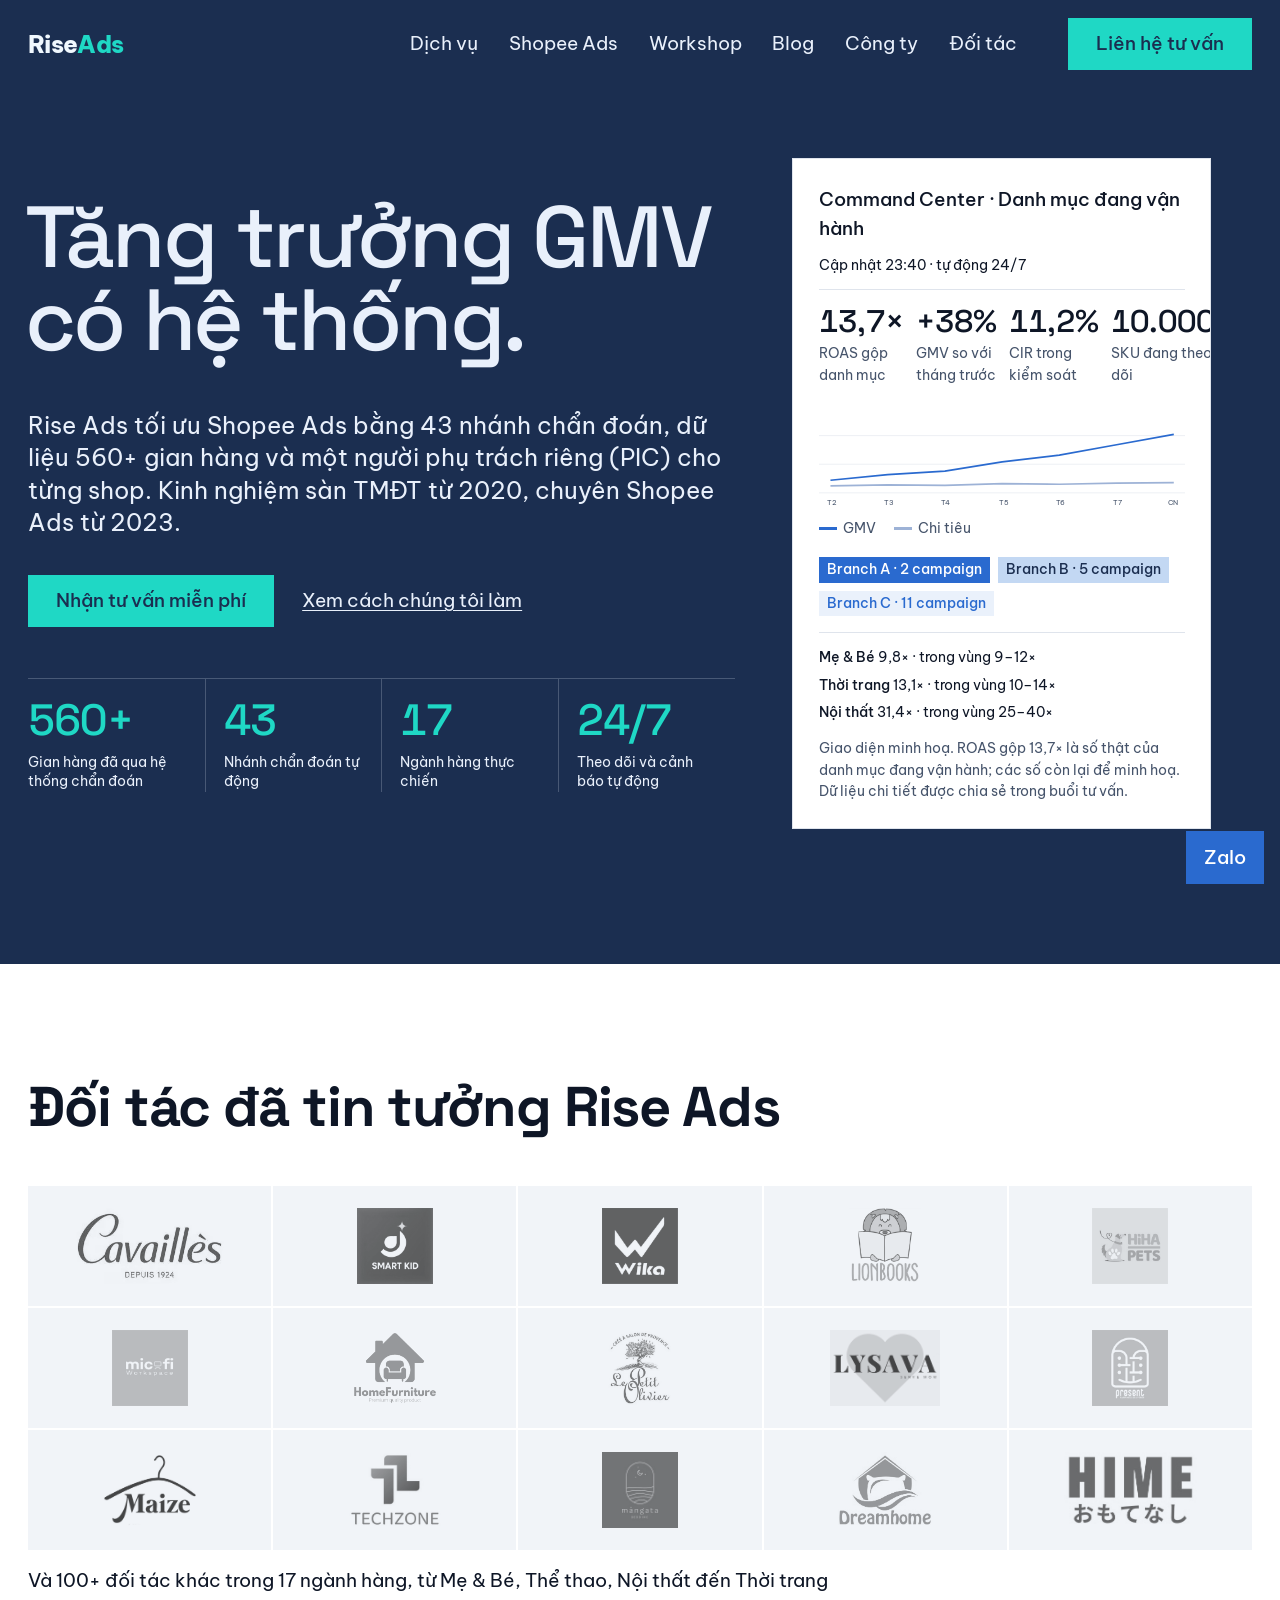
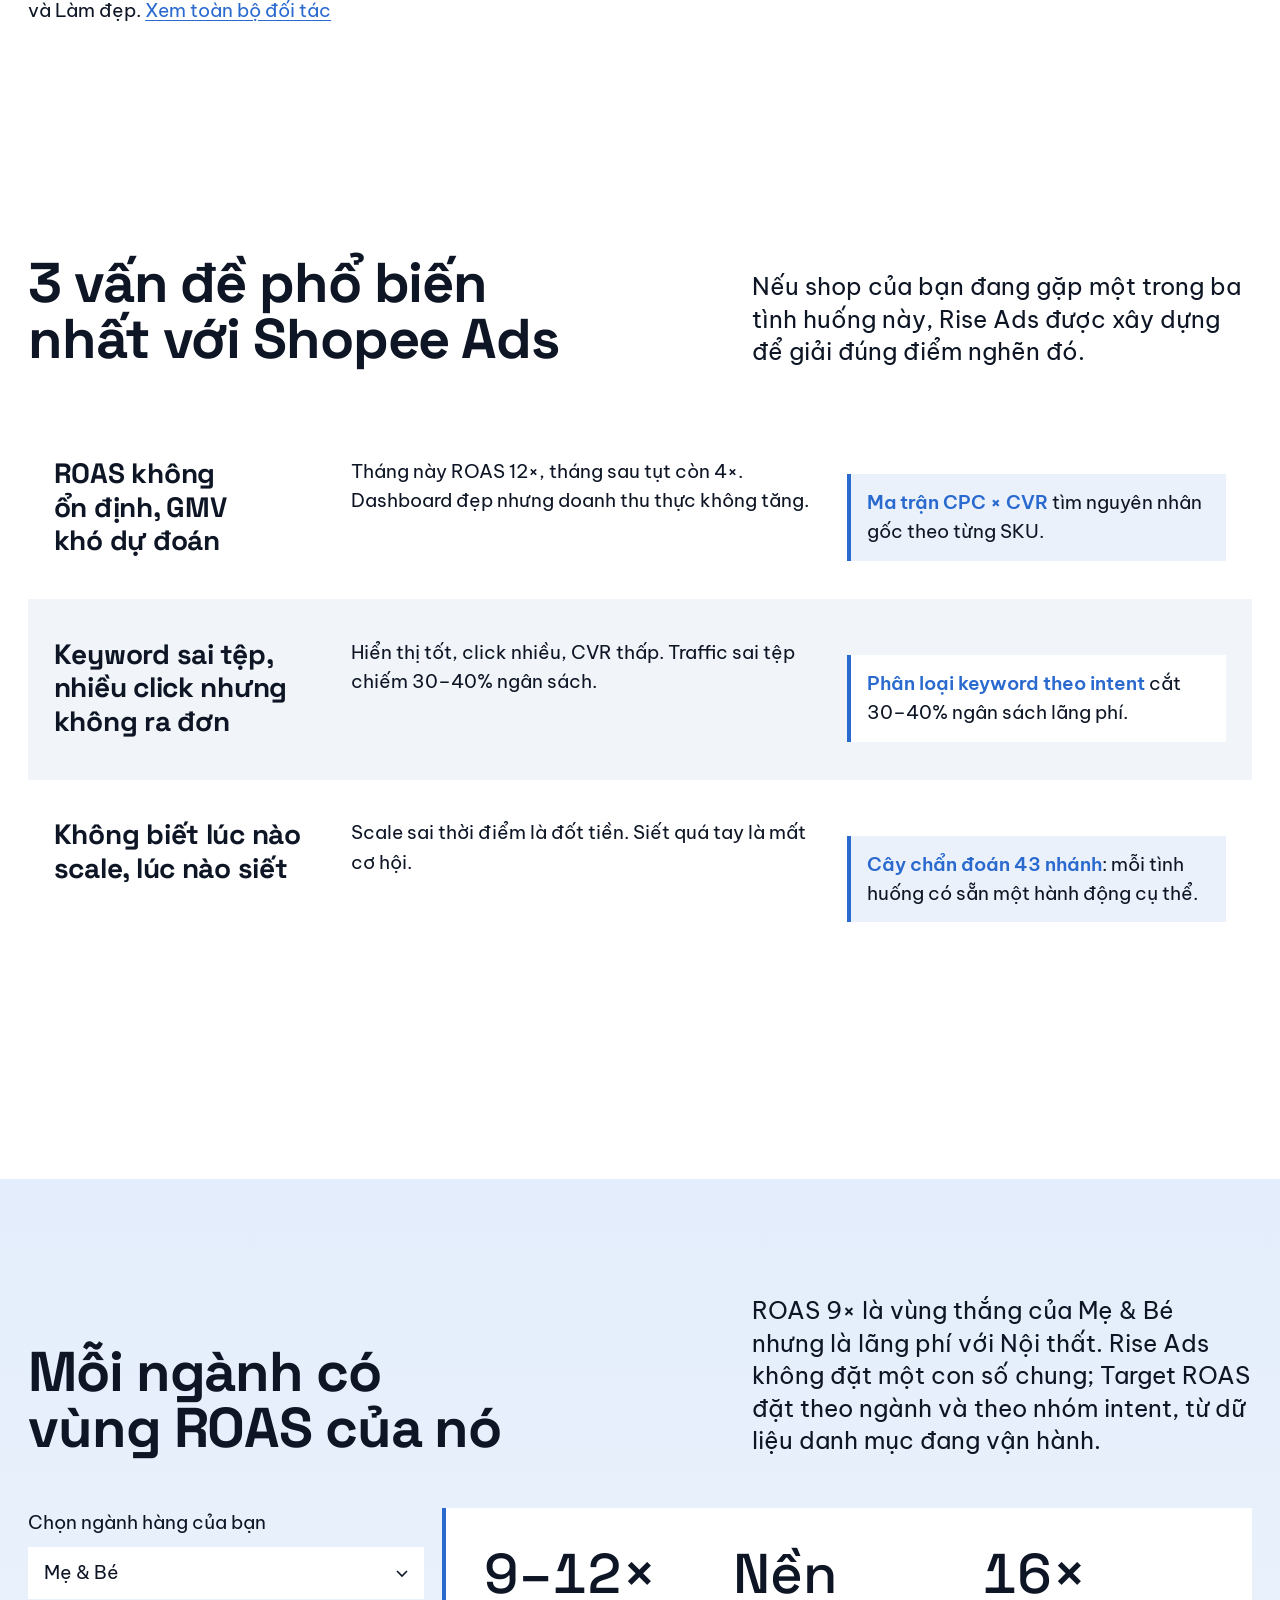
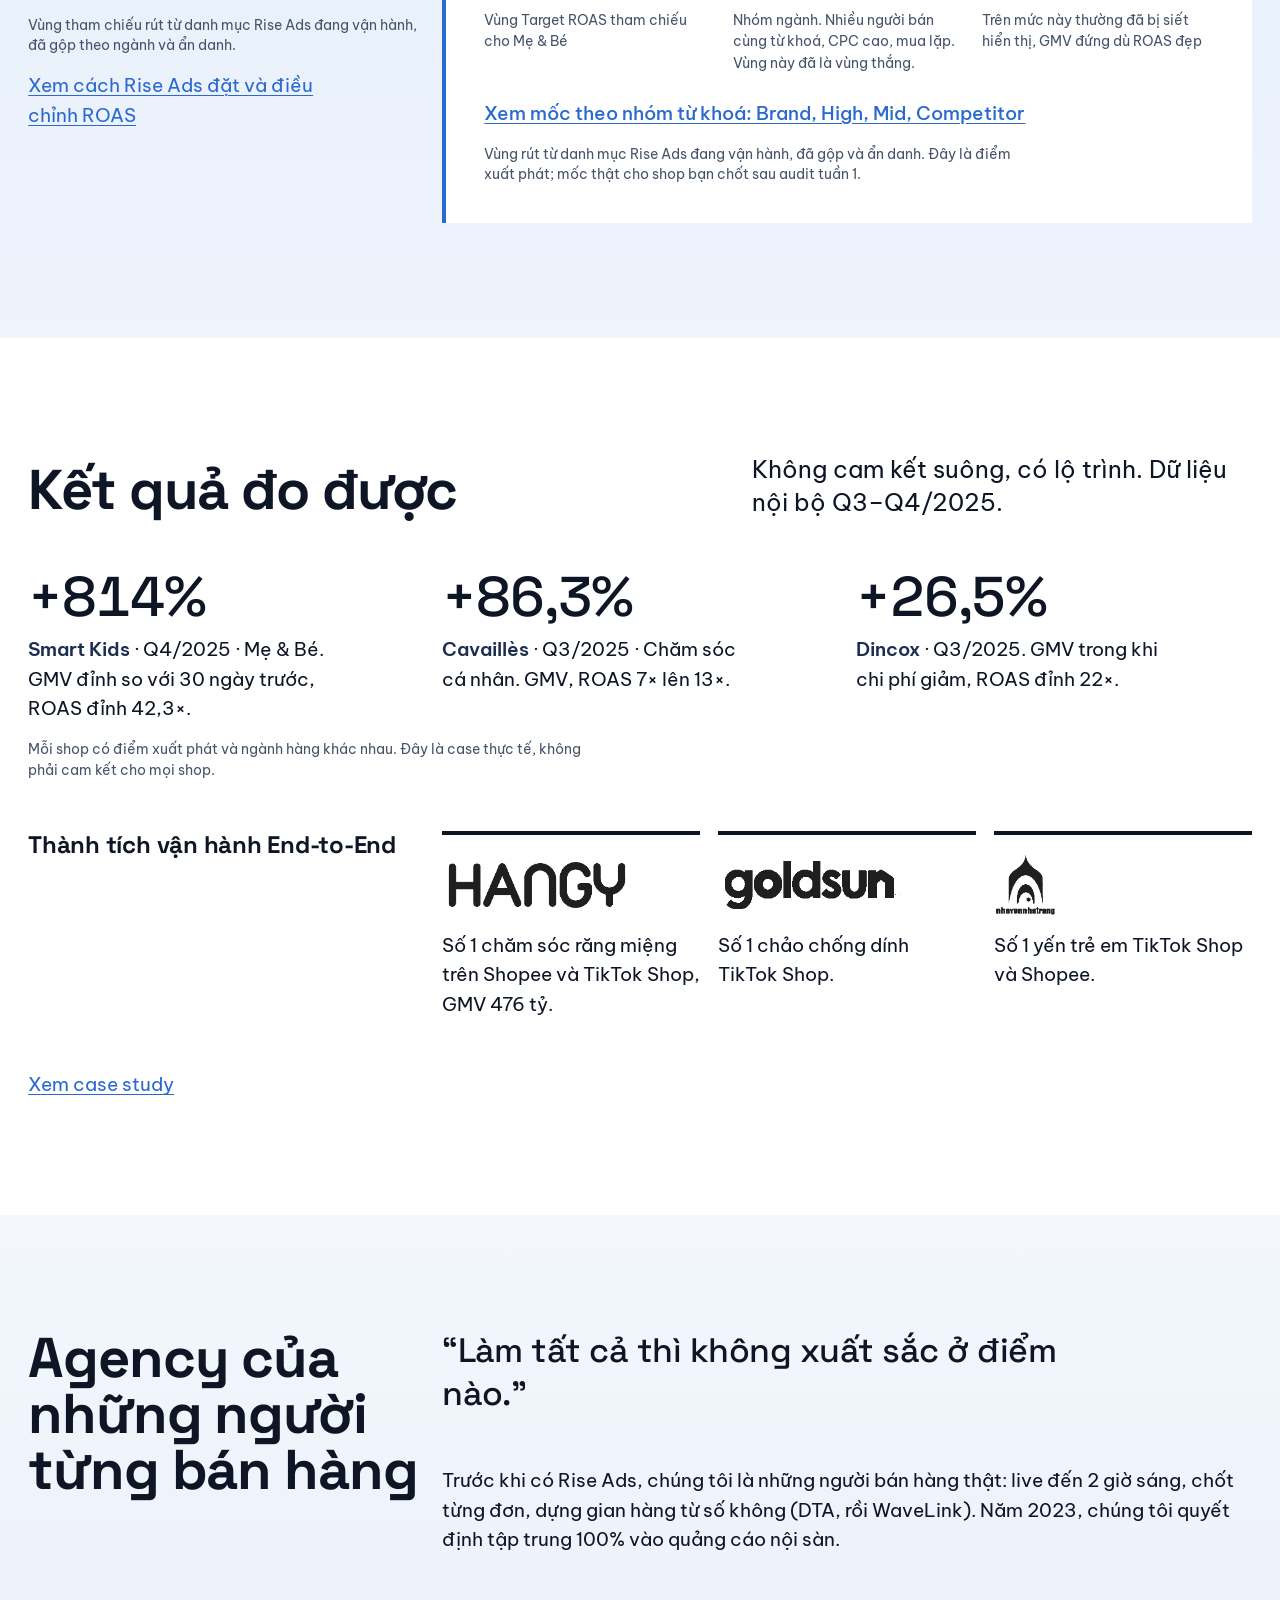
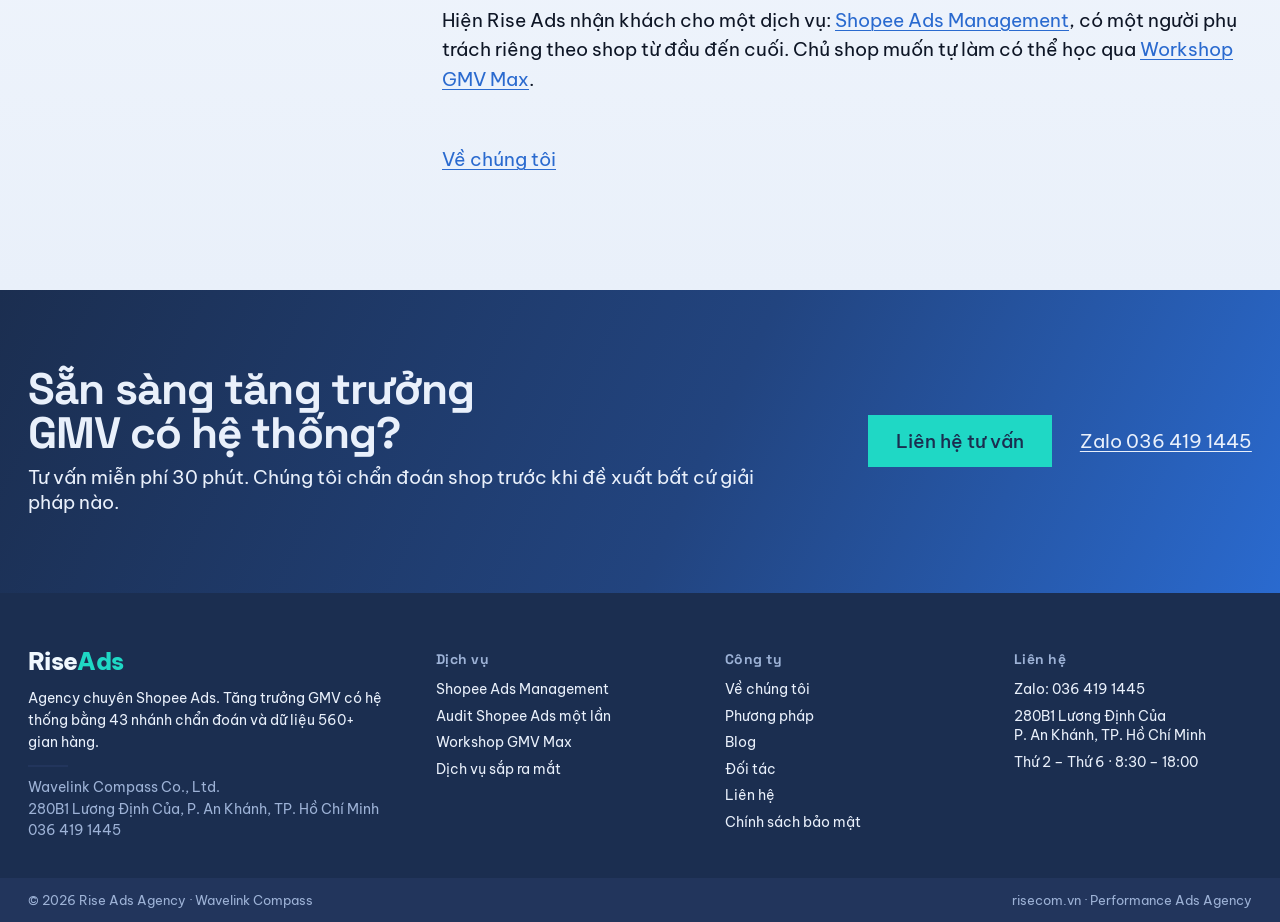
==== commit c16c8dcc: "Cập nhật bản website mới nhất v2.1 và thêm ảnh - Trang chủ rút gọn, styles/app v=20261104k - Thêm th" ====
--- a/index.html
+++ b/index.html
@@ -1,4 +1,3 @@
-<!doctype html><html><head><meta charset=utf8><meta name=viewport content="width=device-width,initial-scale=1"><style>:root{color-scheme:light}body{margin:0;padding:0;font:14px -apple-system,BlinkMacSystemFont,sans-serif;background:#fff;color:#000}img{max-width:100%}[hidden]:not([hidden=until-found i]){display:none!important}</style></head><body>
 <!doctype html>
 <!-- TỰ SINH từ src/index.html bằng tools/build_site.py. Đừng sửa file này: sửa chữ cố định trong src/, sửa thông tin chung ở risecom.vn/admin (Thông tin website). -->
 <html lang="vi">
@@ -15,7 +14,7 @@
 <link rel="preconnect" href="https://fonts.googleapis.com">
 <link rel="preconnect" href="https://fonts.gstatic.com" crossorigin>
 <link href="https://fonts.googleapis.com/css2?family=Be+Vietnam+Pro:wght@400;500;600;800&family=Space+Grotesk:wght@500;700&display=swap" rel="stylesheet">
-<link rel="stylesheet" href="styles.css?v=20261104j">
+<link rel="stylesheet" href="styles.css?v=20261104k">
 </head>
 <body>
 
@@ -75,178 +74,14 @@
           </div>
           <div class="ui-branches"><span class="tag-risk">Branch A · 2 campaign</span><span class="tag-warn">Branch B · 5 campaign</span><span class="tag-ok">Branch C · 11 campaign</span></div>
           <div class="ui-row"><span><b>Mẹ &amp; Bé</b> 9,8× · trong vùng 9–12×</span><span><b>Thời trang</b> 13,1× · trong vùng 10–14×</span><span><b>Nội thất</b> 31,4× · trong vùng 25–40×</span></div>
-          <p class="ui-foot">Số liệu minh hoạ giao diện. Dữ liệu thật được chia sẻ trong buổi tư vấn.</p>
+          <p class="ui-foot">Giao diện minh hoạ. ROAS gộp 13,7× là số thật của danh mục đang vận hành; các số còn lại để minh hoạ. Dữ liệu chi tiết được chia sẻ trong buổi tư vấn.</p>
         </div>
       </figure>
     </div>
   </section>
 </div>
 
-<!-- Ba bài toán -->
-<section aria-labelledby="h-bt">
-  <div class="wrap">
-    <div class="sec-head reveal">
-      <h2 id="h-bt">3 vấn đề phổ biến nhất với Shopee Ads</h2>
-      <p class="lead">Nếu shop của bạn đang gặp một trong ba tình huống này, Rise Ads được xây dựng để giải đúng điểm nghẽn đó.</p>
-    </div>
-    <ol class="rows">
-      <li class="reveal">
-        <h3>ROAS không ổn định, GMV khó dự đoán</h3>
-        <p class="r-body">Tháng này ROAS 12×, tháng sau tụt còn 4×. Dashboard đẹp nhưng doanh thu thực không tăng.</p>
-        <p class="r-side"><b>Ma trận CPC × CVR</b> tìm nguyên nhân gốc theo từng SKU.</p>
-      </li>
-      <li class="reveal">
-        <h3>Keyword sai tệp, nhiều click nhưng không ra đơn</h3>
-        <p class="r-body">Hiển thị tốt, click nhiều, CVR thấp. Traffic sai tệp chiếm 30–40% ngân sách.</p>
-        <p class="r-side"><b>Phân loại keyword theo intent</b> cắt 30–40% ngân sách lãng phí.</p>
-      </li>
-      <li class="reveal">
-        <h3>Không biết lúc nào scale, lúc nào siết</h3>
-        <p class="r-body">Scale sai thời điểm là đốt tiền. Siết quá tay là mất cơ hội.</p>
-        <p class="r-side"><b>43 nhánh Decision Tree</b> cho hành động cụ thể từng tình huống.</p>
-      </li>
-    </ol>
-    <div class="actions mt reveal">
-      <button class="btn" type="button" data-modal="tu-van">Tôi đang gặp bài toán này</button>
-      <span class="small">Audit trước, đề xuất sau. Phản hồi trong 24 giờ.</span>
-    </div>
-  </div>
-</section>
-
-<!-- Về Rise Ads -->
-<section class="surface" aria-labelledby="h-ve">
-  <div class="wrap grid">
-    <div class="c-lead reveal">
-      <h2 id="h-ve">Không phải agency chạy quảng cáo</h2>
-    </div>
-    <div class="c-body stack reveal">
-      <blockquote class="statement">“Làm tất cả thì không xuất sắc ở điểm nào.”</blockquote>
-      <p>Rise Ads là đối tác tăng trưởng. Trước khi có Rise Ads, chúng tôi là những người bán hàng thật: live đến 2 giờ sáng, chốt từng đơn, dựng gian hàng từ số không (DTA, rồi WaveLink). Năm 2023, chúng tôi quyết định tập trung 100% vào quảng cáo nội sàn.</p>
-      <p><a href="company.html">Về chúng tôi</a></p>
-    </div>
-  </div>
-</section>
-
-<!-- Vùng ROAS theo ngành · live thing -->
-<section class="field-sky" aria-labelledby="h-roas">
-  <div class="wrap">
-    <div class="sec-head reveal">
-      <h2 id="h-roas">Mỗi ngành có vùng ROAS của nó</h2>
-      <p class="lead">ROAS 9× là vùng thắng của Mẹ &amp; Bé nhưng là lãng phí với Nội thất. Rise Ads không đặt một con số chung; Target ROAS đặt theo ngành và theo nhóm intent, từ dữ liệu danh mục đang vận hành.</p>
-    </div>
-    <div class="picker reveal" data-picker>
-      <div class="p-ctl">
-        <label for="pick-industry">Chọn ngành hàng của bạn</label>
-        <select id="pick-industry" name="industry">
-          <option value="me-be">Mẹ &amp; Bé</option>
-          <option value="thoi-trang">Thời trang</option>
-          <option value="noi-that">Nội thất / Bàn ghế</option>
-        </select>
-        <p class="small mt-s">Vùng tham chiếu rút từ danh mục Rise Ads đang vận hành, đã gộp theo ngành và ẩn danh.</p>
-        <p class="mt-s"><a href="shopee-ads.html#tru-cot">Xem 4 trụ cột và 13 mốc ROAS</a></p>
-      </div>
-      <div class="p-out panel"></div>
-      <div class="p-static c-full">
-        <table class="tbl tbl-stack">
-          <thead><tr><th>Nhóm ngành</th><th>Ngành</th><th class="r">Vùng ROAS tham chiếu</th></tr></thead>
-          <tbody>
-            <tr><td class="k" data-l="Nhóm">Nền</td><td data-l="Ngành">Mẹ &amp; Bé · Thực phẩm &amp; Đồ uống</td><td class="r" data-l="Vùng">9–12×</td></tr>
-            <tr><td class="k" data-l="Nhóm">Trung</td><td data-l="Ngành">Thể thao · Thời trang · Làm đẹp · Gia dụng · Điện tử · Sách · Vật tư điện lạnh · Học tập</td><td class="r" data-l="Vùng">10–15×</td></tr>
-            <tr><td class="k" data-l="Nhóm">Cao</td><td data-l="Ngành">Nội thất · Thiết bị điện / Văn phòng · Giày dép · Chăn ga gối</td><td class="r" data-l="Vùng">17–40×</td></tr>
-          </tbody>
-        </table>
-      </div>
-    </div>
-    <div class="grid mt">
-      <div class="c-lead reveal"><h3>Vị trí so với vùng ngành quyết định việc phải làm</h3></div>
-      <div class="c-body reveal">
-        <table class="tbl tbl-stack">
-          <thead><tr><th>Vị trí so với vùng ngành</th><th>Trạng thái</th><th>Ý nghĩa và hành động</th></tr></thead>
-          <tbody>
-            <tr><td class="k" data-l="Vị trí">Vượt xa trần vùng</td><td data-l="Trạng thái"><span class="tag-warn">Bị siết hiển thị</span></td><td data-l="Hành động">Shopee thu hẹp phân phối, GMV đứng dù ROAS đẹp. Hạ Target ROAS từng bước để mở phủ.</td></tr>
-            <tr><td class="k" data-l="Vị trí">Trong vùng</td><td data-l="Trạng thái"><span class="tag-ok">Mục tiêu</span></td><td data-l="Hành động">Cân bằng hiệu quả và độ phủ. Duy trì, scale theo tầng SKU.</td></tr>
-            <tr><td class="k" data-l="Vị trí">Dưới sàn 10–20%</td><td data-l="Trạng thái"><span class="tag-warn">Biên</span></td><td data-l="Hành động">Chấp nhận khi đang scale hoặc mùa sale, theo dõi CVR theo ngày.</td></tr>
-            <tr><td class="k" data-l="Vị trí">Dưới sàn trên 20%</td><td data-l="Trạng thái"><span class="tag-risk">Traffic kém</span></td><td data-l="Hành động">Branch A: dừng, audit keyword và listing, dựng lại.</td></tr>
-          </tbody>
-        </table>
-        <p class="note mt-s">Vùng là điểm xuất phát. Mốc thật cho shop bạn chốt sau audit tuần 1.</p>
-      </div>
-    </div>
-  </div>
-</section>
-
-<!-- Dịch vụ -->
-<section aria-labelledby="h-dv">
-  <div class="wrap grid">
-    <div class="c-lead reveal">
-      <h2 id="h-dv">Một dịch vụ đang nhận khách</h2>
-      <p class="mt-s">Phần còn lại ra mắt khi hệ thống sẵn sàng.</p>
-    </div>
-    <div class="c-body reveal">
-      <div class="panel">
-        <p class="small">Đang nhận khách</p>
-        <h3 class="mt-s">Shopee Ads Management</h3>
-        <p class="mt-s">Tối ưu Shopee Ads bằng 43 nhánh chẩn đoán và dữ liệu 560+ gian hàng. Một PIC theo bạn từ đầu đến cuối. 43 nhánh chẩn đoán, GMV Max, theo dõi 24/7.</p>
-        <p class="mt-s"><a href="shopee-ads.html">Xem chi tiết Shopee Ads Management</a></p>
-      </div>
-      <p class="mt-s"><span class="small">Sắp ra mắt:</span> TikTok Shop Ads Management · Vận hành Ecommerce A–Z. <a href="services.html#sap-ra-mat">Nhận thông báo</a></p>
-    </div>
-  </div>
-</section>
-
-<!-- Phương pháp -->
-<section class="surface" aria-labelledby="h-pp">
-  <div class="wrap">
-    <h2 id="h-pp" class="reveal">4 trụ cột vận hành Shopee Ads</h2>
-    <ol class="rows">
-      <li class="reveal"><h3>Keyword Intent</h3><p class="r-body--wide">Bốn nhóm ý định: Brand, High Intent, Mid Intent, Competitor. Nhóm nhu cầu chung bị loại khỏi campaign.</p></li>
-      <li class="reveal"><h3>Phân tầng SKU Pareto</h3><p class="r-body--wide">Theo GMV tích luỹ: Key Hero, Potential, Long-tail, Traffic. Ngân sách đi theo tầng thực, không theo cảm tính.</p></li>
-      <li class="reveal"><h3>Vùng ROAS theo ngành và intent</h3><p class="r-body--wide">13 mốc Target ROAS đặt trên lưới ngành × intent, đo từ 74+ shop đang vận hành.</p></li>
-      <li class="reveal"><h3>Ma trận CPC × CVR</h3><p class="r-body--wide">Tách rủi ro chi phí khỏi năng lực chuyển đổi để chẩn đoán gốc rễ, mỗi SKU một nhánh, một hành động.</p></li>
-    </ol>
-    <p class="mt reveal"><a href="shopee-ads.html#quy-trinh">Xem quy trình đầy đủ</a></p>
-  </div>
-</section>
-
-<!-- Kết quả -->
-<section aria-labelledby="h-kq">
-  <div class="wrap">
-    <div class="sec-head reveal">
-      <h2 id="h-kq">Kết quả đo được</h2>
-      <p class="lead">Không cam kết suông, có lộ trình. Dữ liệu nội bộ Q3–Q4/2025.</p>
-    </div>
-    <div class="numbers reveal">
-      <div><span class="num">+814%</span><p><b>Smart Kids</b> · Q4/2025 · Mẹ &amp; Bé. GMV đỉnh so với 30 ngày trước, ROAS đỉnh 42,3×.</p></div>
-      <div><span class="num">+86,3%</span><p><b>Cavaillès</b> · Q3/2025 · Chăm sóc cá nhân. GMV, ROAS 7× lên 13×.</p></div>
-      <div><span class="num">+26,5%</span><p><b>Dincox</b> · Q3/2025. GMV trong khi chi phí giảm, ROAS đỉnh 22×.</p></div>
-    </div>
-    <p class="note mt-s reveal">Mỗi shop có điểm xuất phát và ngành hàng khác nhau. Đây là case thực tế, không phải cam kết cho mọi shop.</p>
-    <div class="grid mt">
-      <div class="c-lead reveal"><h3>Thành tích vận hành End-to-End</h3></div>
-      <div class="c-body reveal">
-        <ul class="tl tl--3">
-          <li><img class="ops-logo" src="assets/logos/ops/ops-hangy.png" alt="Hangy" width="307" height="97" loading="lazy"><p>Số 1 chăm sóc răng miệng trên Shopee và TikTok Shop, GMV 476 tỷ.</p></li>
-          <li><img class="ops-logo" src="assets/logos/ops/ops-goldsun.png" alt="Goldsun" width="308" height="99" loading="lazy"><p>Số 1 chảo chống dính TikTok Shop.</p></li>
-          <li><img class="ops-logo" src="assets/logos/ops/ops-nha-yen-nha-trang.png" alt="Nhà Yến Nha Trang" width="223" height="225" loading="lazy"><p>Số 1 yến trẻ em TikTok Shop và Shopee.</p></li>
-        </ul>
-      </div>
-    </div>
-    <p class="mt reveal"><a href="clients.html#case">Xem case study</a></p>
-  </div>
-</section>
-
-<!-- Giá trị -->
-<section class="surface" aria-labelledby="h-gt">
-  <div class="wrap grid">
-    <div class="c-lead reveal"><h2 id="h-gt">5 điều không thỏa hiệp</h2></div>
-    <div class="c-body reveal">
-      <p class="statement">Hiệu quả · Dữ liệu · Chẩn đoán · Hệ thống · Chiều sâu</p>
-      <p class="mt-s"><a href="company.html#gia-tri">Đọc đầy đủ ở trang Công ty</a></p>
-    </div>
-  </div>
-</section>
-
-<!-- Khách hàng -->
+<!-- Khách hàng (đưa lên ngay sau hero để khách thấy uy tín sớm) -->
 <section aria-labelledby="h-kh">
   <div class="wrap">
     <h2 id="h-kh" class="reveal">Đối tác đã tin tưởng Rise Ads</h2>
@@ -269,6 +104,112 @@
       <li><img src="assets/logos/ads/hime-store.png" alt="Hime Store" width="301" height="172" loading="lazy"></li>
     </ul>
     <p class="mt-s reveal">Và 100+ đối tác khác trong 17 ngành hàng, từ Mẹ &amp; Bé, Thể thao, Nội thất đến Thời trang và Làm đẹp. <a href="clients.html">Xem toàn bộ đối tác</a></p>
+  </div>
+</section>
+
+<!-- Ba bài toán -->
+<section aria-labelledby="h-bt">
+  <div class="wrap">
+    <div class="sec-head reveal">
+      <h2 id="h-bt">3 vấn đề phổ biến nhất với Shopee Ads</h2>
+      <p class="lead">Nếu shop của bạn đang gặp một trong ba tình huống này, Rise Ads được xây dựng để giải đúng điểm nghẽn đó.</p>
+    </div>
+    <ol class="rows">
+      <li class="reveal">
+        <h3>ROAS không ổn định, GMV khó dự đoán</h3>
+        <p class="r-body">Tháng này ROAS 12×, tháng sau tụt còn 4×. Dashboard đẹp nhưng doanh thu thực không tăng.</p>
+        <p class="r-side"><b>Ma trận CPC × CVR</b> tìm nguyên nhân gốc theo từng SKU.</p>
+      </li>
+      <li class="reveal">
+        <h3>Keyword sai tệp, nhiều click nhưng không ra đơn</h3>
+        <p class="r-body">Hiển thị tốt, click nhiều, CVR thấp. Traffic sai tệp chiếm 30–40% ngân sách.</p>
+        <p class="r-side"><b>Phân loại keyword theo intent</b> cắt 30–40% ngân sách lãng phí.</p>
+      </li>
+      <li class="reveal">
+        <h3>Không biết lúc nào scale, lúc nào siết</h3>
+        <p class="r-body">Scale sai thời điểm là đốt tiền. Siết quá tay là mất cơ hội.</p>
+        <p class="r-side"><b>Cây chẩn đoán 43 nhánh</b>: mỗi tình huống có sẵn một hành động cụ thể.</p>
+      </li>
+    </ol>
+    <div class="actions mt reveal">
+      <button class="btn" type="button" data-modal="tu-van">Tôi đang gặp bài toán này</button>
+      <span class="small">Audit trước, đề xuất sau. Phản hồi trong 24 giờ.</span>
+    </div>
+  </div>
+</section>
+
+<!-- Vùng ROAS theo ngành · live thing -->
+<section class="field-sky" aria-labelledby="h-roas">
+  <div class="wrap">
+    <div class="sec-head reveal">
+      <h2 id="h-roas">Mỗi ngành có vùng ROAS của nó</h2>
+      <p class="lead">ROAS 9× là vùng thắng của Mẹ &amp; Bé nhưng là lãng phí với Nội thất. Rise Ads không đặt một con số chung; Target ROAS đặt theo ngành và theo nhóm intent, từ dữ liệu danh mục đang vận hành.</p>
+    </div>
+    <div class="picker reveal" data-picker="compact">
+      <div class="p-ctl">
+        <label for="pick-industry">Chọn ngành hàng của bạn</label>
+        <select id="pick-industry" name="industry">
+          <option value="me-be">Mẹ &amp; Bé</option>
+          <option value="thoi-trang">Thời trang</option>
+          <option value="noi-that">Nội thất / Bàn ghế</option>
+        </select>
+        <p class="small mt-s">Vùng tham chiếu rút từ danh mục Rise Ads đang vận hành, đã gộp theo ngành và ẩn danh.</p>
+        <p class="mt-s"><a href="shopee-ads.html#tru-cot">Xem cách Rise Ads đặt và điều chỉnh ROAS</a></p>
+      </div>
+      <div class="p-out panel"></div>
+      <div class="p-static c-full">
+        <table class="tbl tbl-stack">
+          <thead><tr><th>Nhóm ngành</th><th>Ngành</th><th class="r">Vùng ROAS tham chiếu</th></tr></thead>
+          <tbody>
+            <tr><td class="k" data-l="Nhóm">Nền</td><td data-l="Ngành">Mẹ &amp; Bé · Thực phẩm &amp; Đồ uống</td><td class="r" data-l="Vùng">9–12×</td></tr>
+            <tr><td class="k" data-l="Nhóm">Trung</td><td data-l="Ngành">Thể thao · Thời trang · Làm đẹp · Gia dụng · Điện tử · Sách · Vật tư điện lạnh · Học tập</td><td class="r" data-l="Vùng">10–15×</td></tr>
+            <tr><td class="k" data-l="Nhóm">Cao</td><td data-l="Ngành">Nội thất · Thiết bị điện / Văn phòng · Giày dép · Chăn ga gối</td><td class="r" data-l="Vùng">17–40×</td></tr>
+          </tbody>
+        </table>
+      </div>
+    </div>
+  </div>
+</section>
+
+<!-- Kết quả -->
+<section aria-labelledby="h-kq">
+  <div class="wrap">
+    <div class="sec-head reveal">
+      <h2 id="h-kq">Kết quả đo được</h2>
+      <p class="lead">Không cam kết suông, có lộ trình. Dữ liệu nội bộ Q3–Q4/2025.</p>
+    </div>
+    <div class="numbers reveal">
+      <div><span class="num">+814%</span><p><b>Smart Kids</b> · Q4/2025 · Mẹ &amp; Bé. GMV đỉnh so với 30 ngày trước, ROAS đỉnh 42,3×.</p></div>
+      <div><span class="num">+86,3%</span><p><b>Cavaillès</b> · Q3/2025 · Chăm sóc cá nhân. GMV, ROAS 7× lên 13×.</p></div>
+      <div><span class="num">+26,5%</span><p><b>Dincox</b> · Q3/2025. GMV trong khi chi phí giảm, ROAS đỉnh 22×.</p></div>
+    </div>
+    <p class="note mt-s reveal">Mỗi shop có điểm xuất phát và ngành hàng khác nhau. Đây là case thực tế, không phải cam kết cho mọi shop.</p>
+    <div class="grid mt">
+      <div class="c-lead reveal"><h3>Thành tích vận hành End-to-End</h3></div>
+      <div class="c-body reveal">
+        <ul class="tl tl--3">
+          <li><img class="ops-logo" src="assets/logos/ops/ops-hangy.png" alt="Hangy" width="307" height="97" loading="lazy"><p>Số 1 chăm sóc răng miệng trên Shopee và TikTok Shop, GMV 476 tỷ.</p></li>
+          <li><img class="ops-logo" src="assets/logos/ops/ops-goldsun.png" alt="Goldsun" width="308" height="99" loading="lazy"><p>Số 1 chảo chống dính TikTok Shop.</p></li>
+          <li><img class="ops-logo" src="assets/logos/ops/ops-nha-yen-nha-trang.png" alt="Nhà Yến Nha Trang" width="223" height="225" loading="lazy"><p>Số 1 yến trẻ em TikTok Shop và Shopee.</p></li>
+        </ul>
+      </div>
+    </div>
+    <p class="mt reveal"><a href="clients.html#case">Xem case study</a></p>
+  </div>
+</section>
+
+<!-- Về Rise Ads (gộp: giới thiệu + dịch vụ; 4 trụ cột và 5 giá trị nằm ở trang Shopee Ads và Công ty) -->
+<section class="surface" aria-labelledby="h-ve">
+  <div class="wrap grid">
+    <div class="c-lead reveal">
+      <h2 id="h-ve">Agency của những người từng bán hàng</h2>
+    </div>
+    <div class="c-body stack reveal">
+      <blockquote class="statement">“Làm tất cả thì không xuất sắc ở điểm nào.”</blockquote>
+      <p>Trước khi có Rise Ads, chúng tôi là những người bán hàng thật: live đến 2 giờ sáng, chốt từng đơn, dựng gian hàng từ số không (DTA, rồi WaveLink). Năm 2023, chúng tôi quyết định tập trung 100% vào quảng cáo nội sàn.</p>
+      <p>Hiện Rise Ads nhận khách cho một dịch vụ: <a href="shopee-ads.html">Shopee Ads Management</a>, có một người phụ trách riêng theo shop từ đầu đến cuối. Chủ shop muốn tự làm có thể học qua <a href="workshop.html">Workshop GMV Max</a>.</p>
+      <p><a href="company.html">Về chúng tôi</a></p>
+    </div>
   </div>
 </section>
 
@@ -349,8 +290,6 @@
 </dialog>
 
 <a class="zalo-fab" href="https://zalo.me/0364191445">Zalo</a>
-<script src="app.js?v=20261104j" defer></script>
+<script src="app.js?v=20261104k" defer></script>
 </body>
 </html>
-
-</body></html>
